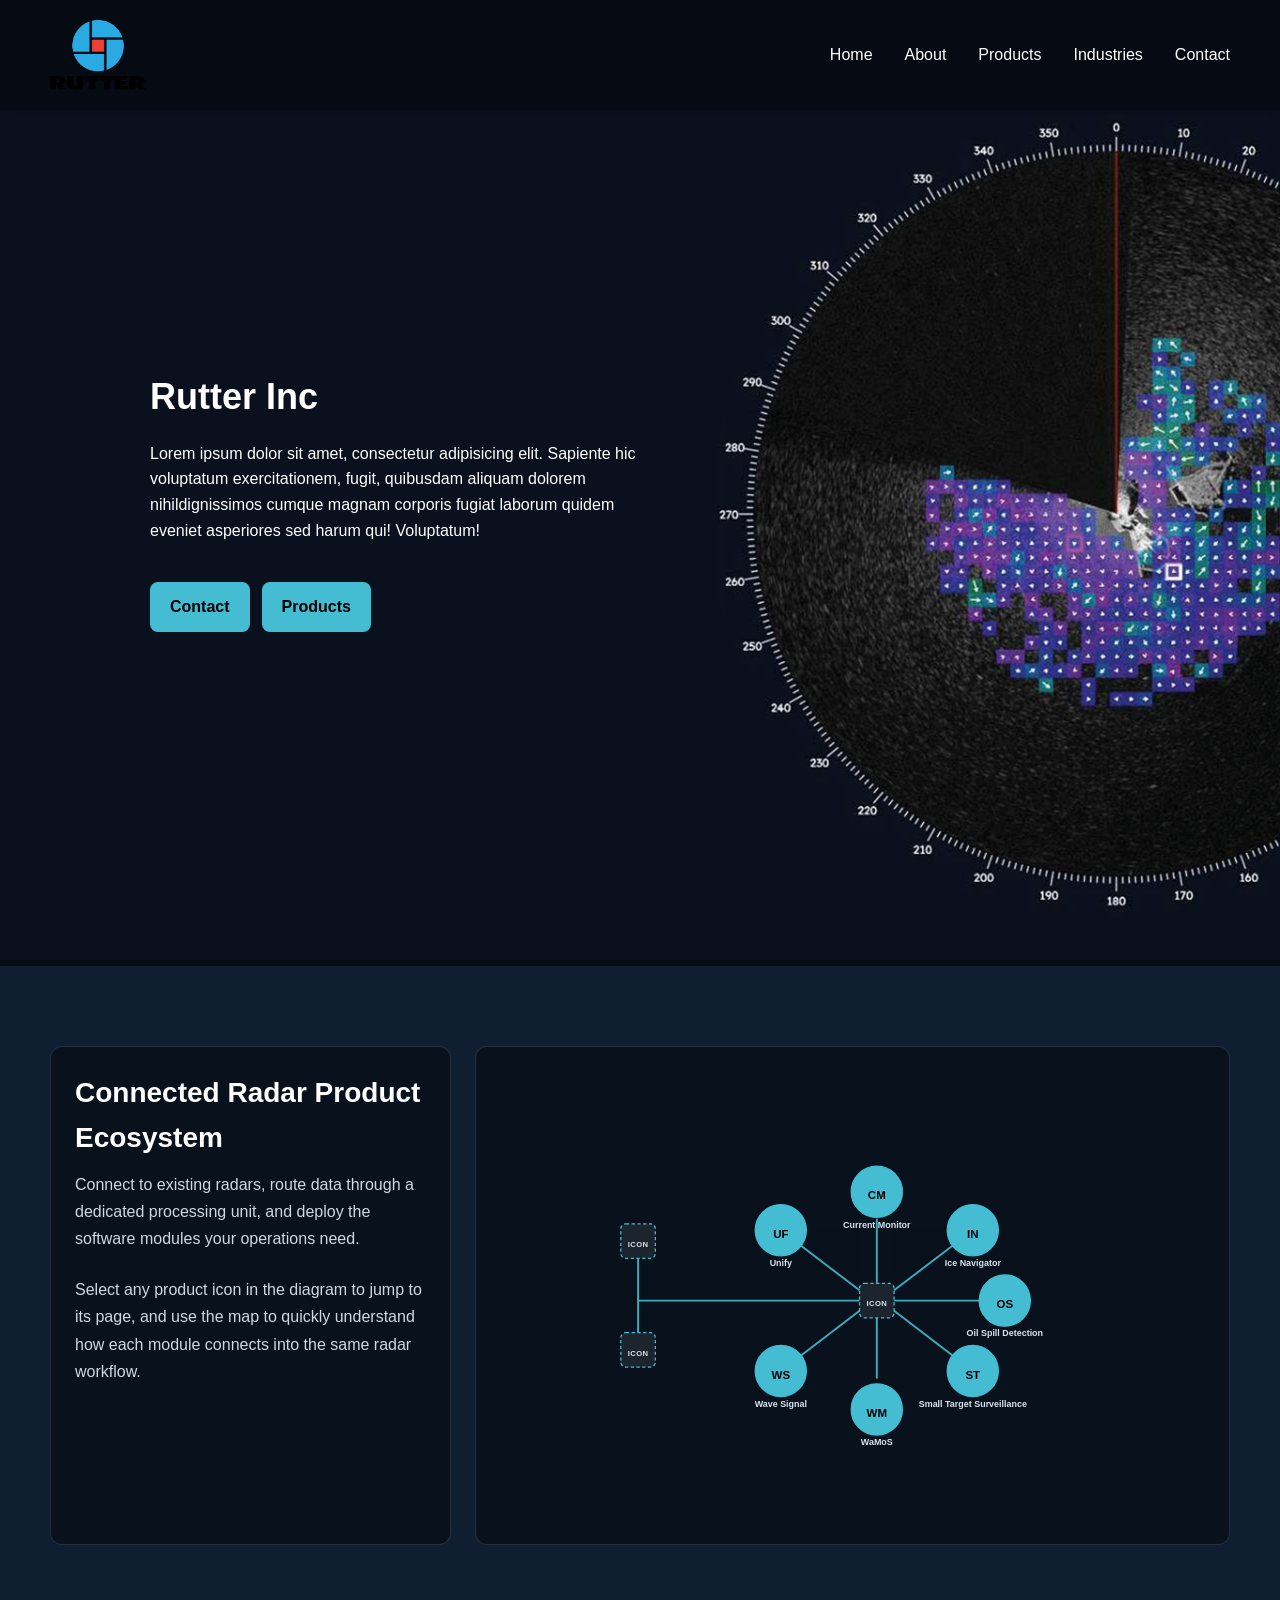
==== src/index.html @ 0786ab8b "goop" ====
<!DOCTYPE html>
<html lang="en">
<head>
    <meta charset="UTF-8">
    <meta name="viewport" content="width=device-width, initial-scale=1.0">
    <title>Website</title>
    <link rel="stylesheet" href="css/style.css">
</head>
<body>
    <!-- Navigation Bar -->
    <nav>
        <div class="logo">
  <img src="images/Rutter Logo LG Transparent.png" alt="Rutter Inc logo" class="logo-img">
</div>
        <ul>
            <li><a href="#home">Home</a></li>
            <li><a href="#about">About</a></li>
            <li><a href="#products">Products</a></li>
            <li><a href="#industries">Industries</a></li>
            <li><a href="#contact">Contact</a></li>
        </ul>
    </nav>

    <!-- Hero Section with Two Flexbox Containers -->
    <section class="hero">
        <div class="content-box">
            <h2>Rutter Inc</h2>
            <p>Lorem ipsum dolor sit amet, consectetur adipisicing elit. Sapiente hic voluptatum exercitationem, fugit, quibusdam aliquam
                dolorem nihildignissimos cumque magnam corporis fugiat laborum quidem eveniet asperiores sed harum qui! Voluptatum!</p>
            <div class="cta-buttons">
                <a href="#contact" class="cta-btn">Contact</a>
                <a href="#products" class="cta-btn">Products</a>
            </div>
        </div>
        <div class="content-box">
         
        </div>
    </section>

    <section id="products" class="system-section">
        <div class="system-section-inner">
            <div class="system-layout">
                <div class="system-copy-box">
                    <h2>Connected Radar Product Ecosystem</h2>
                    <p class="system-intro">Connect to existing radars, route data through a dedicated processing unit, and deploy the software modules your operations need.</p>
                    <p class="system-intro">Select any product icon in the diagram to jump to its page, and use the map to quickly understand how each module connects into the same radar workflow.</p>
                </div>

                <div class="system-map-wrap">
                <svg class="system-map" viewBox="0 0 1020 620" role="img" aria-label="Radar and vessel connected to processing unit with clickable product icons">
                    <defs>
                        <marker id="arrowhead" markerWidth="10" markerHeight="7" refX="9" refY="3.5" orient="auto">
                            <polygon points="0 0, 10 3.5, 0 7" fill="#44bcd1"></polygon>
                        </marker>
                    </defs>

                    <rect id="radar-icon-slot" x="70" y="120" width="54" height="54" rx="8" class="icon-placeholder"></rect>
                    <text x="97" y="153" class="icon-placeholder-text">ICON</text>

                    <rect id="vessel-icon-slot" x="70" y="290" width="54" height="54" rx="8" class="icon-placeholder"></rect>
                    <text x="97" y="323" class="icon-placeholder-text">ICON</text>

                    <!-- Radar to Vessel stack connector -->
                    <line x1="97" y1="174" x2="97" y2="290" class="map-line"></line>
                    <!-- Radar/Vessel stack to Processing connector -->
                    <line x1="97" y1="240" x2="443" y2="240" class="map-line" ></line>

                    <rect id="processing-icon-slot" x="443" y="213" width="54" height="54" rx="8" class="icon-placeholder"></rect>
                    <text x="470" y="246" class="icon-placeholder-text">ICON</text>

                    <!-- Processing to Current Monitor -->
                    <line x1="470" y1="213" x2="470" y2="112" class="map-line"></line>
                    <!-- Processing to Ice Navigator -->
                    <line x1="497" y1="224" x2="620" y2="130" class="map-line"></line>
                    <!-- Processing to Oil Spill Detection -->
                    <line x1="497" y1="240" x2="650" y2="240" class="map-line"></line>
                    <!-- Processing to Small Target Surveillance -->
                    <line x1="497" y1="256" x2="620" y2="350" class="map-line"></line>
                    <!-- Processing to WaMoS -->
                    <line x1="470" y1="267" x2="470" y2="362" class="map-line"></line>
                    <!-- Processing to Unify -->
                    <line x1="443" y1="224" x2="320" y2="130" class="map-line"></line>
                    <!-- Processing to Wave Signal -->
                    <line x1="443" y1="256" x2="320" y2="350" class="map-line"></line>

                    <a href="products/current-monitor.html" class="product-link">
                        <circle cx="470" cy="70" r="40" class="node product-node"></circle>
                        <text x="470" y="77" class="product-icon-glyph">CM</text>
                        <text x="470" y="126" class="product-icon-name">Current Monitor</text>
                    </a>

                    <a href="products/ice-navigator.html" class="product-link">
                        <circle cx="620" cy="130" r="40" class="node product-node"></circle>
                        <text x="620" y="137" class="product-icon-glyph">IN</text>
                        <text x="620" y="186" class="product-icon-name">Ice Navigator</text>
                    </a>

                    <a href="products/oil-spill-detection.html" class="product-link">
                        <circle cx="670" cy="240" r="40" class="node product-node"></circle>
                        <text x="670" y="247" class="product-icon-glyph">OS</text>
                        <text x="670" y="296" class="product-icon-name">Oil Spill Detection</text>
                    </a>

                    <a href="products/small-target-surveillance.html" class="product-link">
                        <circle cx="620" cy="350" r="40" class="node product-node"></circle>
                        <text x="620" y="357" class="product-icon-glyph">ST</text>
                        <text x="620" y="406" class="product-icon-name">Small Target Surveillance</text>
                    </a>

                    <a href="products/wamos.html" class="product-link">
                        <circle cx="470" cy="410" r="40" class="node product-node"></circle>
                        <text x="470" y="417" class="product-icon-glyph">WM</text>
                        <text x="470" y="466" class="product-icon-name">WaMoS</text>
                    </a>

                    <a href="products/wave-signal.html" class="product-link">
                        <circle cx="320" cy="350" r="40" class="node product-node"></circle>
                        <text x="320" y="357" class="product-icon-glyph">WS</text>
                        <text x="320" y="406" class="product-icon-name">Wave Signal</text>
                    </a>

                    <a href="products/unify.html" class="product-link">
                        <circle cx="320" cy="130" r="40" class="node product-node"></circle>
                        <text x="320" y="137" class="product-icon-glyph">UF</text>
                        <text x="320" y="186" class="product-icon-name">Unify</text>
                    </a>
                </svg>
            </div>
            </div>
        </div>
    </section>

    <script src="js/main.js"></script>
</body>
</html>
---- src/css/style.css ----
/* ==================== */
/* Reset & Normalization */
/* ==================== */
* {
    margin: 0;
    padding: 0;
    box-sizing: border-box;
}

/* ==================== */
/* Root & Variables */
/* ==================== */
:root {
    --primary-color: #007bff;
    --secondary-color: #6c757d;
    --text-color: #333;
    --light-bg: #f8f9fa;
    --border-color: #dee2e6;
    --border-radius: 8px;
    --shadow: 0 2px 8px rgba(0, 0, 0, 0.1);
}

/* ==================== */
/* Body & Page */
/* ==================== */
body {
    font-family: 'Segoe UI', Tahoma, Geneva, Verdana, sans-serif;
    background-color: #17283d;
    color: var(--text-color);
    line-height: 1.6;
}

/* ==================== */
/* Typography */
/* ==================== */
h1 {
    font-size: 36px;
    font-weight: 700;
    margin-bottom: 20px;
    color: var(--text-color);
}

h2 {
    font-size: 28px;
    font-weight: 700;
    margin-bottom: 15px;
    color: var(--text-color);
}

h3 {
    font-size: 22px;
    font-weight: 600;
    margin-bottom: 12px;
    color: var(--text-color);
}

h4 {
    font-size: 18px;
    font-weight: 600;
    margin-bottom: 10px;
    color: var(--text-color);
}

h5, h6 {
    font-size: 16px;
    font-weight: 600;
    margin-bottom: 8px;
    color: var(--text-color);
}

p {
    font-size: 16px;
    margin-bottom: 15px;
    line-height: 1.7;
}

/* ==================== */
/* Links */
/* ==================== */
a {
    color: var(--primary-color);
    text-decoration: none;
    transition: color 0.3s ease;
}

a:hover {
    color: #0056b3;
    text-decoration: underline;
}

/* ==================== */
/* Lists */
/* ==================== */
ul, ol {
    margin-left: 20px;
    margin-bottom: 15px;
}

li {
    margin-bottom: 8px;
}

/* ==================== */
/* Buttons */
/* ==================== */
button, .btn {
    padding: 10px 20px;
    border: none;
    border-radius: var(--border-radius);
    font-size: 16px;
    font-weight: 600;
    cursor: pointer;
    transition: all 0.3s ease;
    background-color: var(--primary-color);
    color: white;
}

button:hover, .btn:hover {
    background-color: #0056b3;
    box-shadow: var(--shadow);
}

/* ==================== */
/* Form Elements */
/* ==================== */
input, textarea, select {
    padding: 10px 12px;
    border: 1px solid var(--border-color);
    border-radius: var(--border-radius);
    font-size: 16px;
    font-family: inherit;
}

input:focus, textarea:focus, select:focus {
    outline: none;
    border-color: var(--primary-color);
    box-shadow: 0 0 0 3px rgba(0, 123, 255, 0.1);
}

/* ==================== */
/* Containers */
/* ==================== */
.container {
    max-width: 1200px;
    margin: 0 auto;
    padding: 0 20px;
}

.section {
    padding: 60px 0;
}

.section-light {
    background-color: var(--light-bg);
}

/* ==================== */
/* Navigation */
/* ==================== */
nav {
    display: flex;
    justify-content: space-between;
    align-items: center;
    position: absolute;
    top: 0;
    left: 0;
    width: 100%;
    z-index: 10;
    padding: 20px 50px;
    background-color: rgba(0, 0, 0, 0.4);
    box-shadow: var(--shadow);
}

nav .logo {
    font-size: 24px;
    font-weight: 700;
    color: #ffffff;
}

nav .logo-img {
    height: 70px;
    width: auto;
    display: block;
}

nav ul {
    display: flex;
    align-items: center;
    gap: 32px;
    list-style: none;
    margin: 0;
    padding: 0;
}

nav li {
    margin: 0;
}

nav a {
    color: #ffffff;
    text-decoration: none;
    font-weight: 500;
}

nav a:hover {
    color: #e6e6e6;
    text-decoration: none;
}

/* ==================== */
/* Hero Section */
/* ==================== */
.hero {
    background-image: url('../images/HeroBackground.png');
    background-size: cover;
    background-position: center;
    padding: 140px 50px 100px;
    min-height: 960px;
    display: flex;
    gap: 40px;
}

.content-box {
    flex: 1;
    display: flex;
    flex-direction: column;
    justify-content: center;
    align-items: flex-start;
    color: #ffffff;
}

.hero .content-box:first-child {
    padding-left: 100px;
}

.content-box h2 {
    font-size: 36px;
    margin-bottom: 15px;
    color: #ffffff;
}

.content-box p {
    font-size: 16px;
    line-height: 1.6;
}

.cta-buttons {
    display: flex;
    gap: 12px;
    margin-top: 24px;
}

.cta-btn {
    display: inline-block;
    padding: 12px 20px;
    background-color: #44bcd1;
    color: #000000;
    text-decoration: none;
    font-weight: 700;
    border-radius: 8px;
}

.cta-btn:hover {
    background-color: #00ffff;
    color: #000000;
    text-decoration: none;
}

/* ==================== */
/* System Diagram Section */
/* ==================== */
.system-section {
    padding: 80px 50px;
    background-color: #0f1e30;
    background-image: url('../images/boat.gif');
    background-size: cover;
    background-position: center;
    background-repeat: no-repeat;
    border-top: 6px solid rgba(0, 0, 0, 0.6);
    color: #ffffff;
}

.system-section-inner {
    max-width: 1280px;
    margin: 0 auto;
}

.system-layout {
    display: flex;
    align-items: stretch;
    gap: 24px;
}

.system-copy-box {
    flex: 0 0 34%;
    border: 1px solid rgba(255, 255, 255, 0.12);
    border-radius: 12px;
    background-color: rgba(0, 0, 0, 0.4);
    padding: 24px;
}

.system-section h2 {
    color: #ffffff;
    margin-bottom: 10px;
}

.system-intro {
    max-width: 840px;
    margin-bottom: 24px;
    color: #cfd8e3;
}

.system-map-wrap {
    flex: 1;
    overflow: hidden;
    display: flex;
    justify-content: center;
    align-items: center;
    border: 1px solid rgba(255, 255, 255, 0.12);
    border-radius: 12px;
    background-color: rgba(0, 0, 0, 0.4);
    padding-left: 100px;
    padding-top: 100px;
}

.system-map {
    width: min(100%, 900px);
    min-width: 0;
    height: auto;
    display: block;
    margin: 0 auto;
}

.map-line {
    stroke: #44bcd1;
    stroke-width: 3;
    opacity: 0.9;
}

.node {
    stroke-width: 2;
}

.core-node {
    fill: #14273e;
    stroke: #44bcd1;
}

.process-node {
    fill: #1a3250;
    stroke: #44bcd1;
}

.product-node {
    fill: #44bcd1;
    stroke: #44bcd1;
    transition: transform 0.2s ease, opacity 0.2s ease, filter 0.2s ease;
    transform-origin: center;
}

.product-link:hover .product-node,
.product-link:focus .product-node {
    opacity: 0.9;
    transform: scale(1.04);
    filter: brightness(1.08);
}

.node-label {
    fill: #ffffff;
    font-size: 26px;
    font-weight: 700;
    text-anchor: middle;
}

.node-sub {
    fill: #d9e3ee;
    font-size: 15px;
    text-anchor: middle;
}

.icon-placeholder {
    fill: rgba(255, 255, 255, 0.08);
    stroke: #44bcd1;
    stroke-width: 2;
    stroke-dasharray: 5 4;
}

.icon-placeholder-text {
    fill: #d9e3ee;
    font-size: 12px;
    font-weight: 700;
    text-anchor: middle;
    dominant-baseline: middle;
    letter-spacing: 0.5px;
}

.product-icon-glyph {
    fill: #000000;
    font-size: 18px;
    font-weight: 700;
    text-anchor: middle;
    dominant-baseline: middle;
}

.product-icon-name {
    fill: #d9e3ee;
    font-size: 14px;
    font-weight: 600;
    text-anchor: middle;
}

/* ==================== */
/* Utility Classes */
/* ==================== */
.text-center {
    text-align: center;
}

.text-left {
    text-align: left;
}

.text-right {
    text-align: right;
}

.mt-1 { margin-top: 10px; }
.mt-2 { margin-top: 20px; }
.mt-3 { margin-top: 30px; }

.mb-1 { margin-bottom: 10px; }
.mb-2 { margin-bottom: 20px; }
.mb-3 { margin-bottom: 30px; }

.p-1 { padding: 10px; }
.p-2 { padding: 20px; }
.p-3 { padding: 30px; }

.shadow {
    box-shadow: var(--shadow);
}

.rounded {
    border-radius: var(--border-radius);
}

/* ==================== */
/* Responsive */
/* ==================== */
@media (max-width: 768px) {
    h1 { font-size: 28px; }
    h2 { font-size: 22px; }
    h3 { font-size: 18px; }

    body {
        font-size: 14px;
    }

    nav {
        padding: 16px 20px;
        flex-direction: column;
        align-items: flex-start;
        gap: 12px;
    }

    nav ul {
        gap: 16px;
        flex-wrap: wrap;
    }

    .hero {
        padding: 60px 20px;
        min-height: 420px;
        flex-direction: column;
    }

    .system-section {
        padding: 60px 20px;
    }

    .system-layout {
        flex-direction: column;
    }

    .system-copy-box {
        flex: 1 1 auto;
    }

    .system-map {
        width: 100%;
        min-width: 0;
    }

   

    .cta-buttons {
        flex-wrap: wrap;
    }
}
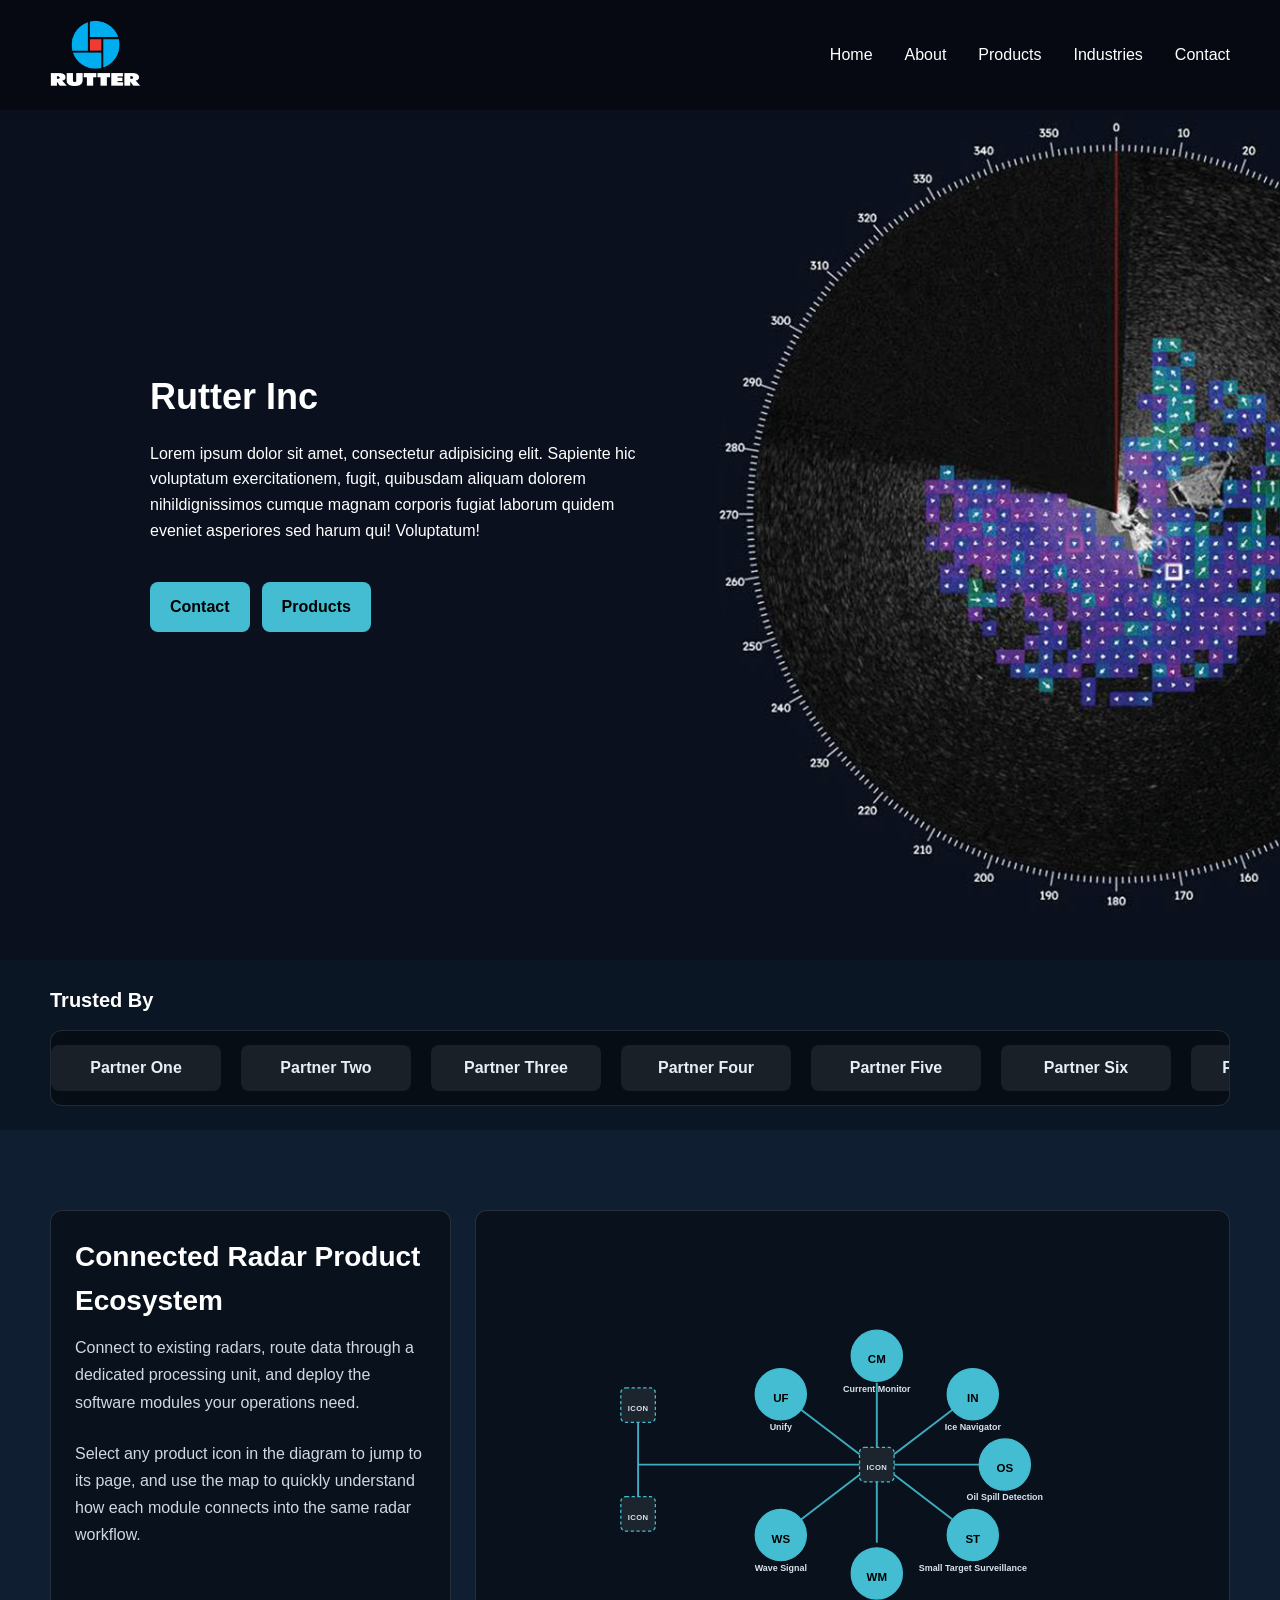
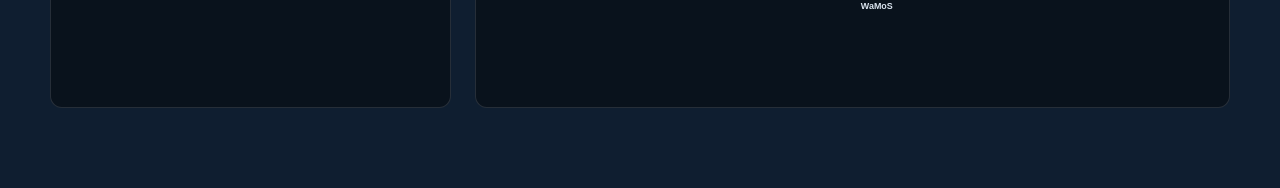
==== commit 253b1c96: "goop" ====
--- a/src/index.html
+++ b/src/index.html
@@ -6,12 +6,12 @@
     <title>Website</title>
     <link rel="stylesheet" href="css/style.css">
 </head>
-<body>
+<body id="top">
     <!-- Navigation Bar -->
     <nav>
-        <div class="logo">
-  <img src="images/Rutter Logo LG Transparent.png" alt="Rutter Inc logo" class="logo-img">
-</div>
+        <a href="#top" class="logo">
+            <img src="images/Rutter-Logo-(White-Text)-PNG.png" alt="Rutter Inc logo" class="logo-img">
+        </a>
         <ul>
             <li><a href="#home">Home</a></li>
             <li><a href="#about">About</a></li>
@@ -34,6 +34,31 @@
         </div>
         <div class="content-box">
          
+        </div>
+    </section>
+
+    <section class="trusted-by" aria-label="Trusted by partners">
+        <div class="trusted-by-inner">
+            <h3>Trusted By</h3>
+            <div class="trusted-marquee" role="presentation">
+                <div class="trusted-track">
+                    <span class="trusted-item">Partner One</span>
+                    <span class="trusted-item">Partner Two</span>
+                    <span class="trusted-item">Partner Three</span>
+                    <span class="trusted-item">Partner Four</span>
+                    <span class="trusted-item">Partner Five</span>
+                    <span class="trusted-item">Partner Six</span>
+                    <span class="trusted-item">Partner Seven</span>
+
+                    <span class="trusted-item">Partner One</span>
+                    <span class="trusted-item">Partner Two</span>
+                    <span class="trusted-item">Partner Three</span>
+                    <span class="trusted-item">Partner Four</span>
+                    <span class="trusted-item">Partner Five</span>
+                    <span class="trusted-item">Partner Six</span>
+                    <span class="trusted-item">Partner Seven</span>
+                </div>
+            </div>
         </div>
     </section>
 
--- a/src/css/style.css
+++ b/src/css/style.css
@@ -161,11 +161,11 @@
     display: flex;
     justify-content: space-between;
     align-items: center;
-    position: absolute;
+    position: fixed;
     top: 0;
     left: 0;
     width: 100%;
-    z-index: 10;
+    z-index: 1000;
     padding: 20px 50px;
     background-color: rgba(0, 0, 0, 0.4);
     box-shadow: var(--shadow);
@@ -264,6 +264,61 @@
     background-color: #00ffff;
     color: #000000;
     text-decoration: none;
+}
+
+/* ==================== */
+/* Trusted By */
+/* ==================== */
+.trusted-by {
+    background-color: #0b1624;
+    padding: 24px 50px;
+}
+
+.trusted-by-inner {
+    max-width: 1280px;
+    margin: 0 auto;
+}
+
+.trusted-by h3 {
+    color: #ffffff;
+    font-size: 20px;
+    margin-bottom: 14px;
+}
+
+.trusted-marquee {
+    overflow: hidden;
+    border: 1px solid rgba(255, 255, 255, 0.12);
+    border-radius: 12px;
+    background-color: rgba(0, 0, 0, 0.4);
+    padding: 14px 0;
+}
+
+.trusted-track {
+    display: flex;
+    width: max-content;
+    gap: 20px;
+    animation: trusted-scroll 28s linear infinite;
+}
+
+.trusted-item {
+    display: inline-flex;
+    align-items: center;
+    justify-content: center;
+    min-width: 170px;
+    padding: 10px 16px;
+    border-radius: 8px;
+    background-color: rgba(255, 255, 255, 0.08);
+    color: #e6eef6;
+    font-weight: 600;
+}
+
+@keyframes trusted-scroll {
+    from {
+        transform: translateX(0);
+    }
+    to {
+        transform: translateX(-50%);
+    }
 }
 
 /* ==================== */
@@ -276,7 +331,6 @@
     background-size: cover;
     background-position: center;
     background-repeat: no-repeat;
-    border-top: 6px solid rgba(0, 0, 0, 0.6);
     color: #ffffff;
 }
 
@@ -478,6 +532,10 @@
         padding: 60px 20px;
     }
 
+    .trusted-by {
+        padding: 20px;
+    }
+
     .system-layout {
         flex-direction: column;
     }
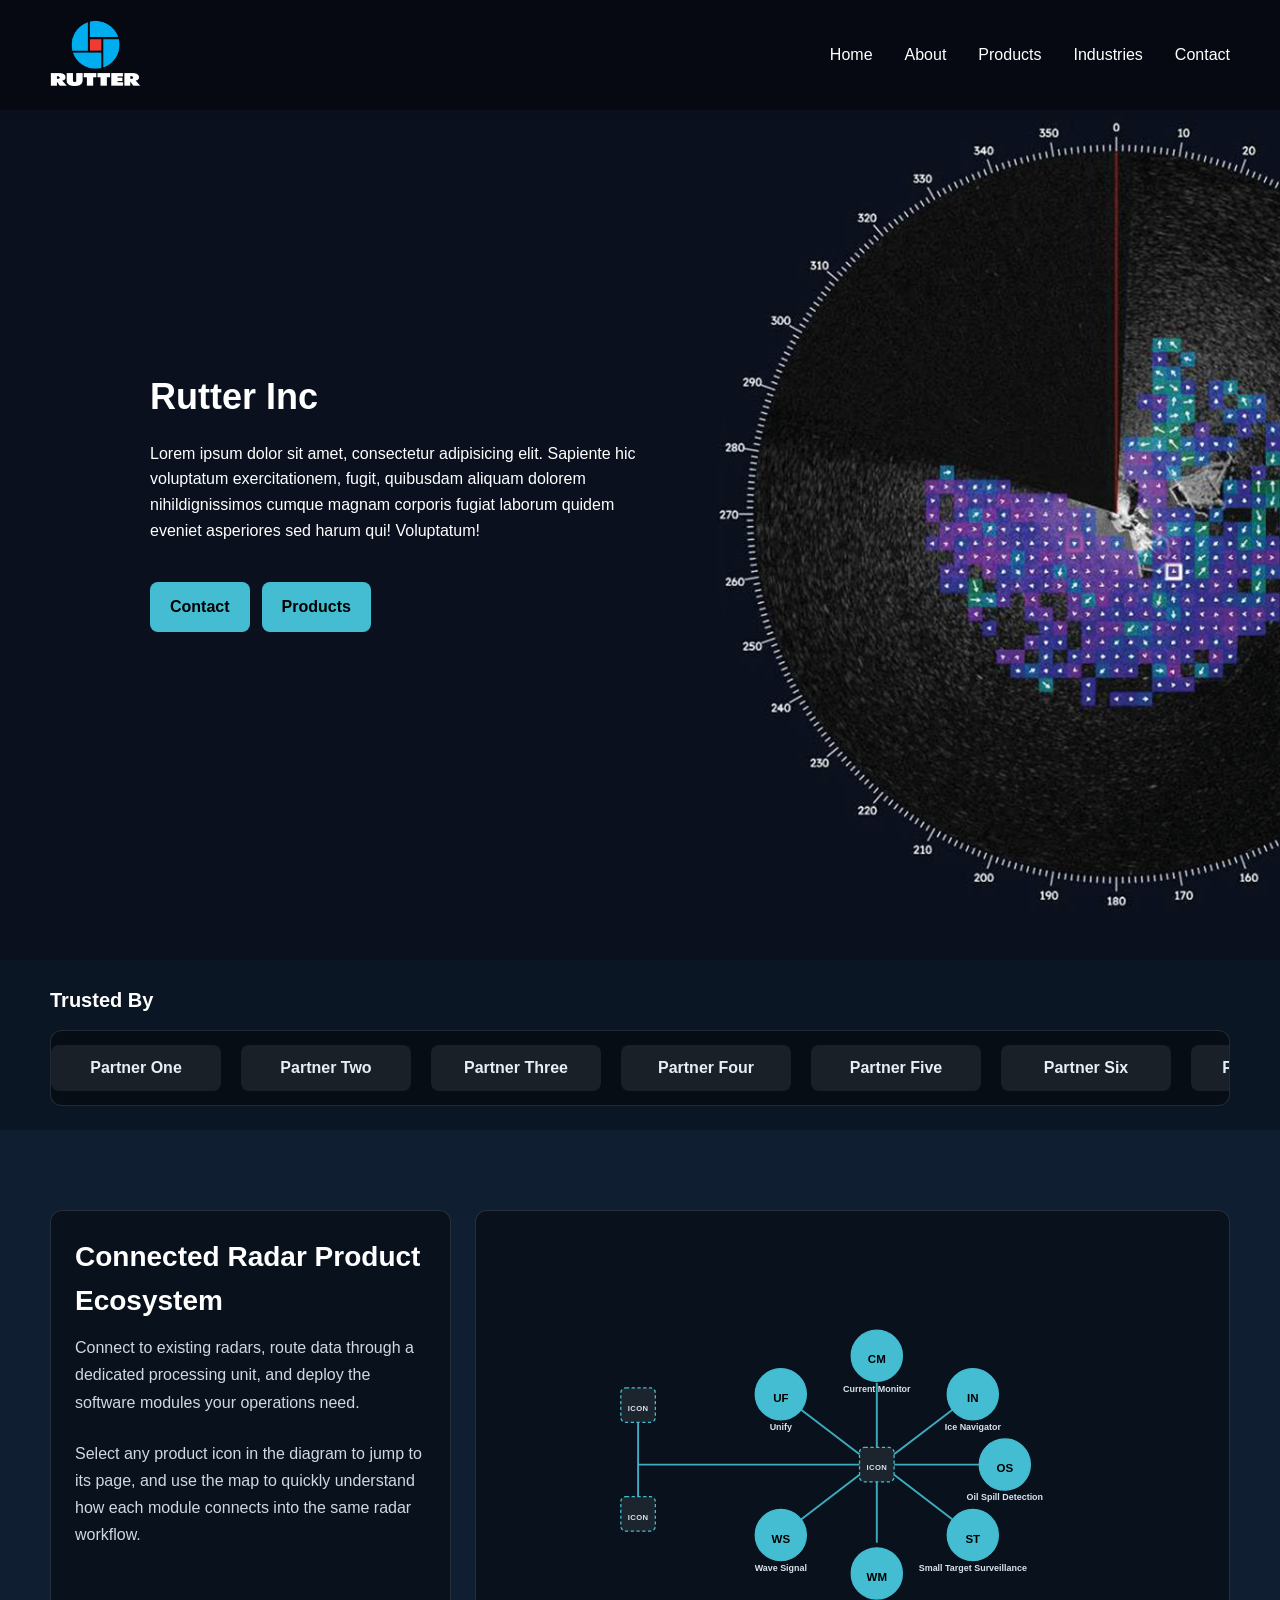
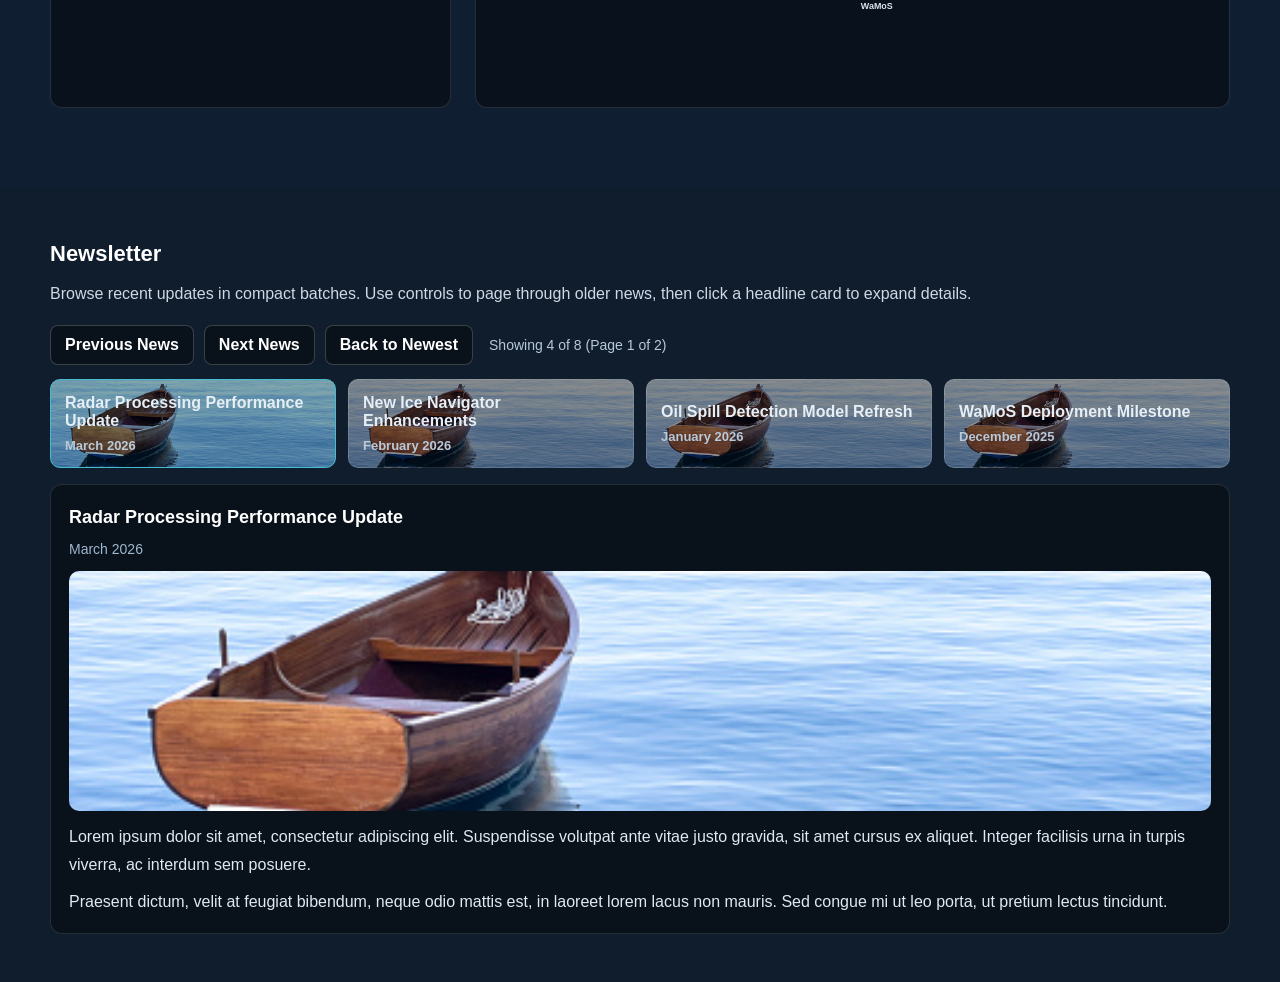
==== commit 966be9bf: "goop" ====
--- a/src/index.html
+++ b/src/index.html
@@ -155,6 +155,74 @@
         </div>
     </section>
 
+    <section id="newsletter" class="newsletter-section" aria-label="Newsletter updates">
+        <div class="newsletter-inner">
+            <h3>Newsletter</h3>
+            <p class="newsletter-intro">Browse recent updates in compact batches. Use controls to page through older news, then click a headline card to expand details.</p>
+
+            <div class="newsletter-controls">
+                <button type="button" class="news-nav" data-news-dir="prev" aria-label="Previous news">Previous News</button>
+                <button type="button" class="news-nav" data-news-dir="next" aria-label="Next news">Next News</button>
+                <button type="button" class="news-nav" data-news-dir="newest" aria-label="Back to newest">Back to Newest</button>
+                <span class="news-page-indicator" aria-live="polite"></span>
+            </div>
+
+            <div class="newsletter-carousel" role="tablist" aria-label="Newsletter headlines">
+                <button type="button" class="news-card is-active" role="tab" aria-selected="true" data-news-title="Radar Processing Performance Update" data-news-meta="March 2026" data-news-image="images/NewPlaceholder.jpg" data-news-body="Lorem ipsum dolor sit amet, consectetur adipiscing elit. Suspendisse volutpat ante vitae justo gravida, sit amet cursus ex aliquet. Integer facilisis urna in turpis viverra, ac interdum sem posuere.||Praesent dictum, velit at feugiat bibendum, neque odio mattis est, in laoreet lorem lacus non mauris. Sed congue mi ut leo porta, ut pretium lectus tincidunt.">
+                    <span class="news-card-title">Radar Processing Performance Update</span>
+                    <span class="news-card-meta">March 2026</span>
+                </button>
+
+                <button type="button" class="news-card" role="tab" aria-selected="false" data-news-title="New Ice Navigator Enhancements" data-news-meta="February 2026" data-news-image="images/NewPlaceholder.jpg" data-news-body="Ice Navigator now includes improved route confidence indicators and updated hazard overlays for bridge teams operating in mixed ice conditions.">
+                    <span class="news-card-title">New Ice Navigator Enhancements</span>
+                    <span class="news-card-meta">February 2026</span>
+                </button>
+
+                <button type="button" class="news-card" role="tab" aria-selected="false" data-news-title="Oil Spill Detection Model Refresh" data-news-meta="January 2026" data-news-image="images/NewPlaceholder.jpg" data-news-body="Our latest model refresh improves anomaly discrimination and reduces false positives by incorporating additional sea-state context signals.">
+                    <span class="news-card-title">Oil Spill Detection Model Refresh</span>
+                    <span class="news-card-meta">January 2026</span>
+                </button>
+
+                <button type="button" class="news-card" role="tab" aria-selected="false" data-news-title="WaMoS Deployment Milestone" data-news-meta="December 2025" data-news-image="images/NewPlaceholder.jpg" data-news-body="WaMoS reached a new deployment milestone across offshore operations, delivering broader wave intelligence coverage and simplified rollout workflows.">
+                    <span class="news-card-title">WaMoS Deployment Milestone</span>
+                    <span class="news-card-meta">December 2025</span>
+                </button>
+
+                <button type="button" class="news-card" role="tab" aria-selected="false" data-news-title="Wave Signal Stability Update" data-news-meta="November 2025" data-news-image="images/NewPlaceholder.jpg" data-news-body="Wave Signal processing now includes improved filtering in variable sea states, delivering cleaner wave trend outputs for operations planning.">
+                    <span class="news-card-title">Wave Signal Stability Update</span>
+                    <span class="news-card-meta">November 2025</span>
+                </button>
+
+                <button type="button" class="news-card" role="tab" aria-selected="false" data-news-title="Unify Interface Improvements" data-news-meta="October 2025" data-news-image="images/NewPlaceholder.jpg" data-news-body="Unify received interface and workflow improvements focused on faster cross-product navigation and streamlined operational context switching.">
+                    <span class="news-card-title">Unify Interface Improvements</span>
+                    <span class="news-card-meta">October 2025</span>
+                </button>
+
+                <button type="button" class="news-card" role="tab" aria-selected="false" data-news-title="Small Target Surveillance Expansion" data-news-meta="September 2025" data-news-image="images/NewPlaceholder.jpg" data-news-body="Small Target Surveillance has expanded detection profile support to better classify low-signature contacts in congested maritime zones.">
+                    <span class="news-card-title">Small Target Surveillance Expansion</span>
+                    <span class="news-card-meta">September 2025</span>
+                </button>
+
+                <button type="button" class="news-card" role="tab" aria-selected="false" data-news-title="Current Monitor Data Export Upgrade" data-news-meta="August 2025" data-news-image="images/NewPlaceholder.jpg" data-news-body="Current Monitor now supports richer data export presets for faster reporting and easier integration into external analytics pipelines.">
+                    <span class="news-card-title">Current Monitor Data Export Upgrade</span>
+                    <span class="news-card-meta">August 2025</span>
+                </button>
+            </div>
+
+            <article class="newsletter-expanded" aria-live="polite">
+                <h4 class="news-expanded-title">Radar Processing Performance Update</h4>
+                <p class="news-expanded-meta">March 2026</p>
+                <div class="news-expanded-media">
+                    <img src="images/NewPlaceholder.jpg" alt="Radar Processing Performance Update image" class="news-expanded-image">
+                </div>
+                <div class="news-expanded-body">
+                    <p>Lorem ipsum dolor sit amet, consectetur adipiscing elit. Suspendisse volutpat ante vitae justo gravida, sit amet cursus ex aliquet. Integer facilisis urna in turpis viverra, ac interdum sem posuere.</p>
+                    <p>Praesent dictum, velit at feugiat bibendum, neque odio mattis est, in laoreet lorem lacus non mauris. Sed congue mi ut leo porta, ut pretium lectus tincidunt.</p>
+                </div>
+            </article>
+        </div>
+    </section>
+
     <script src="js/main.js"></script>
 </body>
 </html>
--- a/src/css/style.css
+++ b/src/css/style.css
@@ -322,6 +322,141 @@
 }
 
 /* ==================== */
+/* Newsletter */
+/* ==================== */
+.newsletter-section {
+    background-color: #0f1d2d;
+    padding: 48px 50px;
+}
+
+.newsletter-inner {
+    max-width: 1280px;
+    margin: 0 auto;
+}
+
+.newsletter-section h3 {
+    color: #ffffff;
+    margin-bottom: 8px;
+}
+
+.newsletter-intro {
+    color: #cfd8e3;
+    margin-bottom: 18px;
+}
+
+.newsletter-controls {
+    display: flex;
+    align-items: center;
+    flex-wrap: wrap;
+    gap: 10px;
+    margin-bottom: 14px;
+}
+
+.news-nav {
+    padding: 10px 14px;
+    border: 1px solid rgba(255, 255, 255, 0.2);
+    border-radius: 8px;
+    background-color: rgba(0, 0, 0, 0.4);
+    color: #ffffff;
+    cursor: pointer;
+    font-weight: 600;
+}
+
+.news-page-indicator {
+    color: #b8c9da;
+    font-size: 14px;
+    margin-left: 6px;
+}
+
+.newsletter-carousel {
+    display: grid;
+    grid-template-columns: repeat(4, minmax(0, 1fr));
+    gap: 12px;
+    margin-bottom: 16px;
+}
+
+.news-card {
+    width: 100%;
+    text-align: left;
+    border: 1px solid rgba(255, 255, 255, 0.12);
+    border-radius: 10px;
+    background-color: rgba(0, 0, 0, 0.45);
+    background-image: url('../images/NewPlaceholder.jpg');
+    background-size: cover;
+    background-position: center;
+    background-blend-mode: multiply;
+    color: #e6eef6;
+    padding: 14px;
+    cursor: pointer;
+}
+
+.news-card.is-hidden {
+    display: none;
+}
+
+.news-card.is-active {
+    border-color: #44bcd1;
+    background-color: rgba(30, 95, 106, 0.55);
+}
+
+.news-card-title {
+    display: block;
+    font-weight: 700;
+    margin-bottom: 8px;
+}
+
+.news-card-meta {
+    display: block;
+    font-size: 13px;
+    color: #b8c9da;
+}
+
+.newsletter-expanded {
+    border: 1px solid rgba(255, 255, 255, 0.12);
+    border-radius: 12px;
+    background-color: rgba(0, 0, 0, 0.4);
+    padding: 18px;
+}
+
+.news-expanded-media {
+    width: 100%;
+    border-radius: 10px;
+    overflow: hidden;
+    margin-bottom: 12px;
+}
+
+.news-expanded-image {
+    width: 100%;
+    max-height: 240px;
+    object-fit: cover;
+    display: block;
+}
+
+.news-expanded-title {
+    color: #ffffff;
+    margin-bottom: 6px;
+}
+
+.news-expanded-meta {
+    color: #9fb7cd;
+    font-size: 14px;
+    margin-bottom: 10px;
+}
+
+.news-expanded-body {
+    color: #e0e9f3;
+    margin: 0;
+}
+
+.news-expanded-body p {
+    margin: 0 0 10px;
+}
+
+.news-expanded-body p:last-child {
+    margin-bottom: 0;
+}
+
+/* ==================== */
 /* System Diagram Section */
 /* ==================== */
 .system-section {
@@ -536,6 +671,18 @@
         padding: 20px;
     }
 
+    .newsletter-section {
+        padding: 32px 20px;
+    }
+
+    .news-card {
+        min-height: 120px;
+    }
+
+    .newsletter-carousel {
+        grid-template-columns: repeat(2, minmax(0, 1fr));
+    }
+
     .system-layout {
         flex-direction: column;
     }
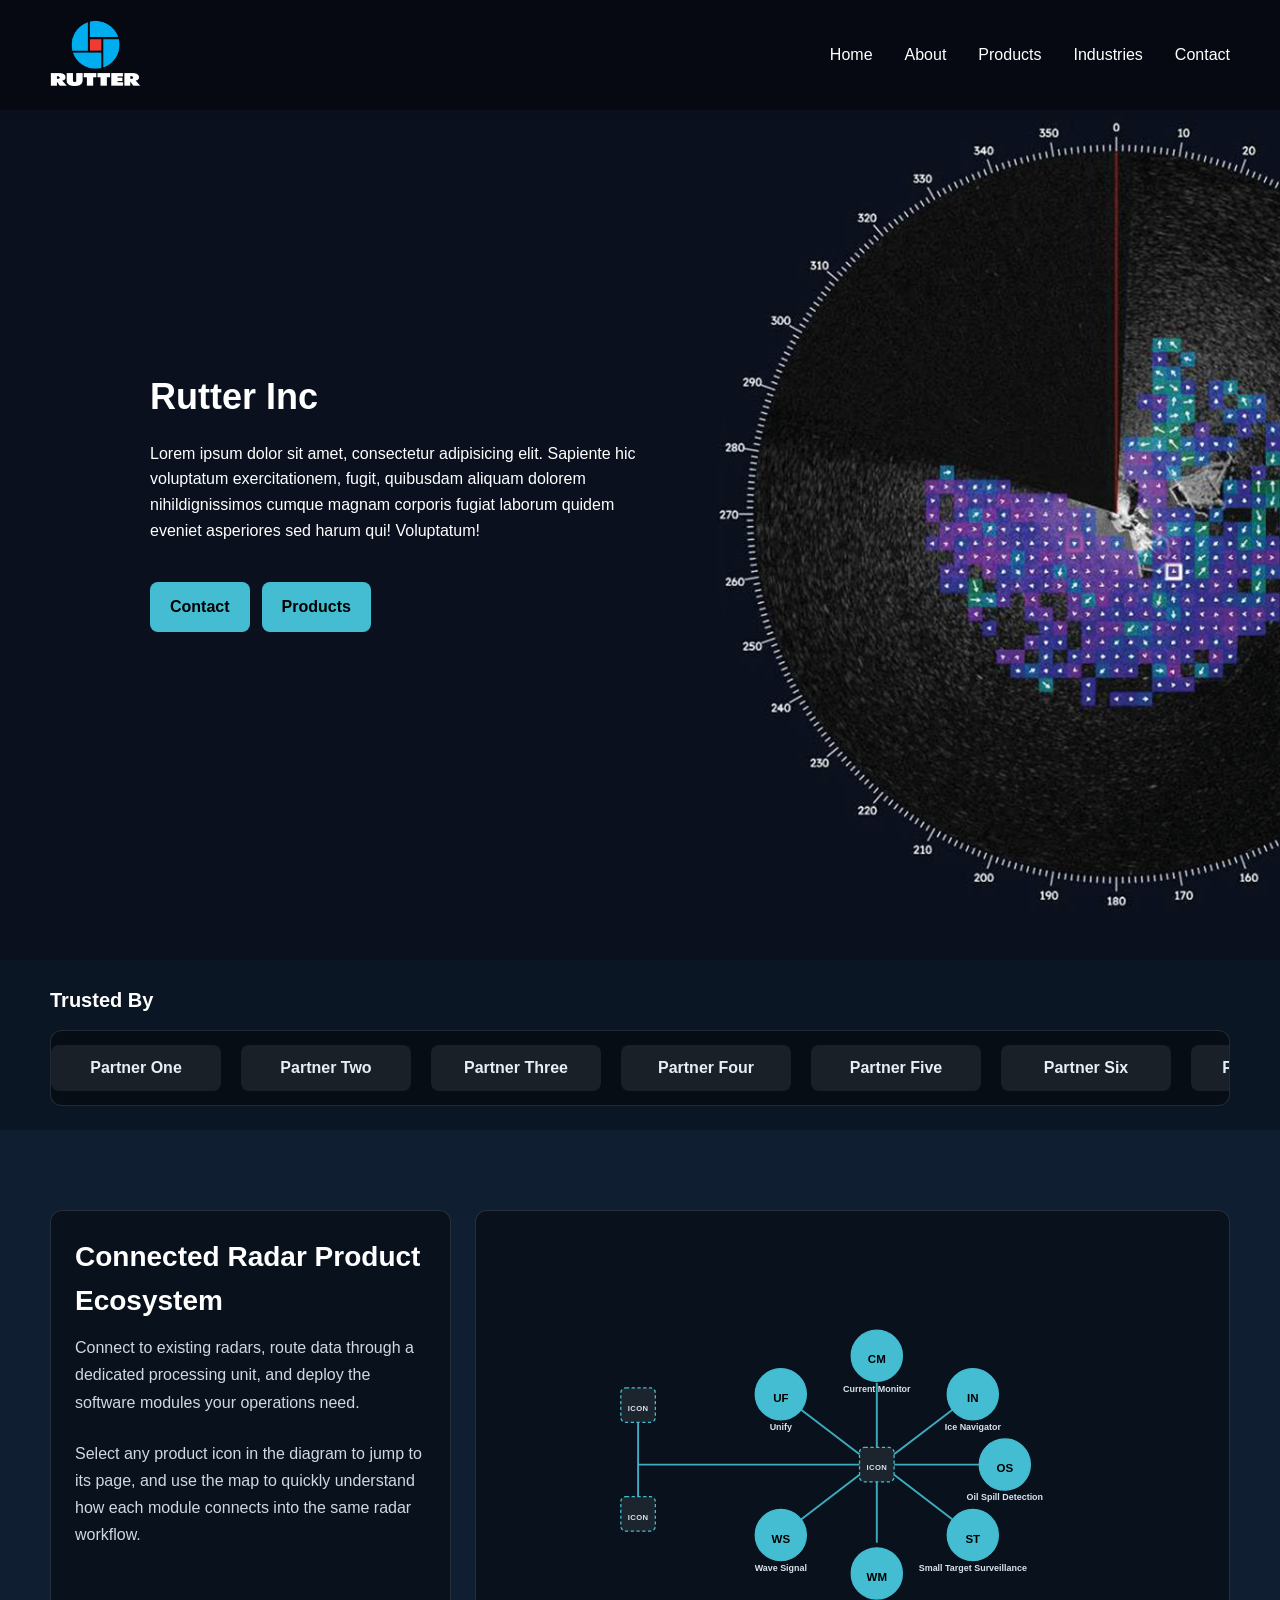
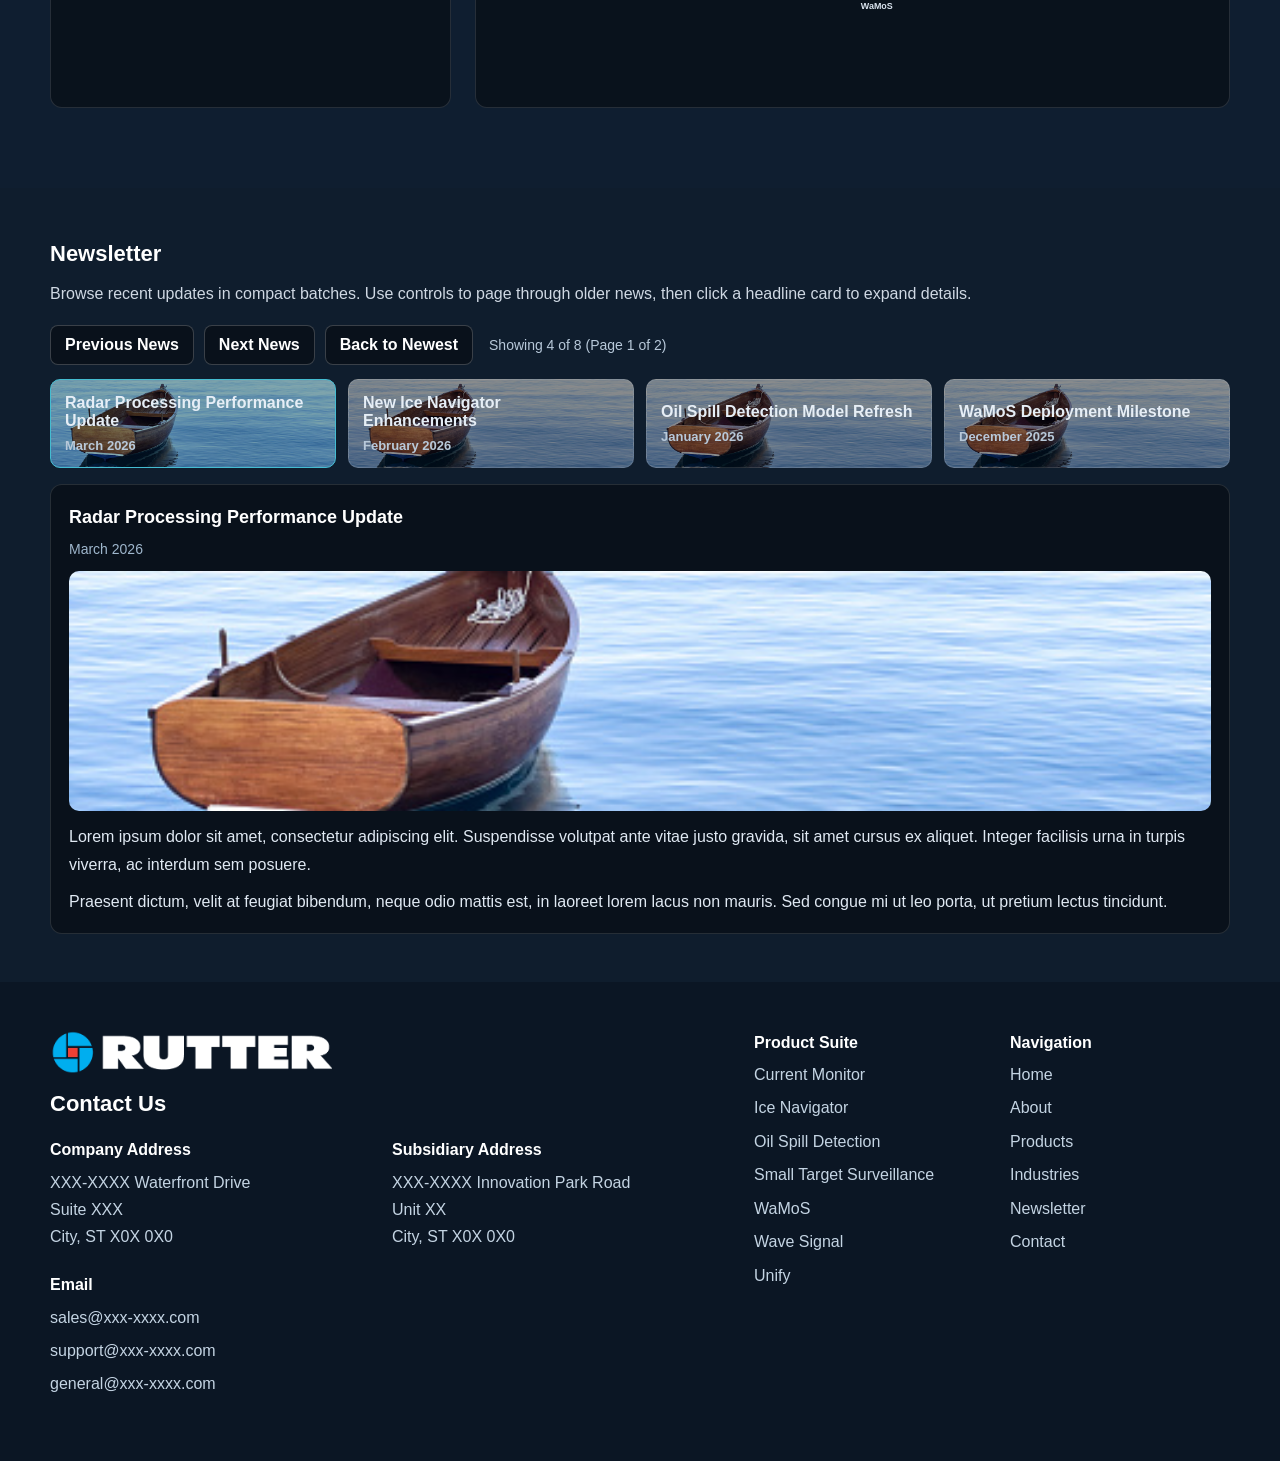
==== commit b93dec5f: "goop" ====
--- a/src/index.html
+++ b/src/index.html
@@ -8,7 +8,7 @@
 </head>
 <body id="top">
     <!-- Navigation Bar -->
-    <nav>
+    <nav class="main-nav">
         <a href="#top" class="logo">
             <img src="images/Rutter-Logo-(White-Text)-PNG.png" alt="Rutter Inc logo" class="logo-img">
         </a>
@@ -223,6 +223,61 @@
         </div>
     </section>
 
+    <footer id="contact" class="site-footer" aria-label="Contact and navigation">
+        <div class="site-footer-inner">
+            <div class="footer-contact">
+                <img src="images/Rutter-Horizontal-Logo-(White-Text)-PNG.png" alt="Rutter horizontal logo" class="footer-brand-logo">
+                <h3>Contact Us</h3>
+
+                <div class="footer-addresses">
+                    <div class="footer-block footer-address">
+                        <h4>Company Address</h4>
+                        <p>XXX-XXXX Waterfront Drive<br>Suite XXX<br>City, ST X0X 0X0</p>
+                    </div>
+
+                    <div class="footer-block footer-address">
+                        <h4>Subsidiary Address</h4>
+                        <p>XXX-XXXX Innovation Park Road<br>Unit XX<br>City, ST X0X 0X0</p>
+                    </div>
+                </div>
+
+                <div class="footer-block">
+                    <h4>Email</h4>
+                    <p><a href="mailto:sales@xxx-xxxx.com">sales@xxx-xxxx.com</a></p>
+                    <p><a href="mailto:support@xxx-xxxx.com">support@xxx-xxxx.com</a></p>
+                    <p><a href="mailto:general@xxx-xxxx.com">general@xxx-xxxx.com</a></p>
+                </div>
+            </div>
+
+            <div class="footer-nav-wrap">
+                <nav class="footer-nav-column" aria-label="Product suite links">
+                    <h4>Product Suite</h4>
+                    <ul>
+                        <li><a href="products/current-monitor.html">Current Monitor</a></li>
+                        <li><a href="products/ice-navigator.html">Ice Navigator</a></li>
+                        <li><a href="products/oil-spill-detection.html">Oil Spill Detection</a></li>
+                        <li><a href="products/small-target-surveillance.html">Small Target Surveillance</a></li>
+                        <li><a href="products/wamos.html">WaMoS</a></li>
+                        <li><a href="products/wave-signal.html">Wave Signal</a></li>
+                        <li><a href="products/unify.html">Unify</a></li>
+                    </ul>
+                </nav>
+
+                <nav class="footer-nav-column" aria-label="Site navigation links">
+                    <h4>Navigation</h4>
+                    <ul>
+                        <li><a href="#top">Home</a></li>
+                        <li><a href="#about">About</a></li>
+                        <li><a href="#products">Products</a></li>
+                        <li><a href="#industries">Industries</a></li>
+                        <li><a href="#newsletter">Newsletter</a></li>
+                        <li><a href="#contact">Contact</a></li>
+                    </ul>
+                </nav>
+            </div>
+        </div>
+    </footer>
+
     <script src="js/main.js"></script>
 </body>
 </html>
--- a/src/css/style.css
+++ b/src/css/style.css
@@ -157,7 +157,7 @@
 /* ==================== */
 /* Navigation */
 /* ==================== */
-nav {
+.main-nav {
     display: flex;
     justify-content: space-between;
     align-items: center;
@@ -171,19 +171,19 @@
     box-shadow: var(--shadow);
 }
 
-nav .logo {
+.main-nav .logo {
     font-size: 24px;
     font-weight: 700;
     color: #ffffff;
 }
 
-nav .logo-img {
+.main-nav .logo-img {
     height: 70px;
     width: auto;
     display: block;
 }
 
-nav ul {
+.main-nav ul {
     display: flex;
     align-items: center;
     gap: 32px;
@@ -192,17 +192,17 @@
     padding: 0;
 }
 
-nav li {
+.main-nav li {
     margin: 0;
 }
 
-nav a {
+.main-nav a {
     color: #ffffff;
     text-decoration: none;
     font-weight: 500;
 }
 
-nav a:hover {
+.main-nav a:hover {
     color: #e6e6e6;
     text-decoration: none;
 }
@@ -599,6 +599,95 @@
 }
 
 /* ==================== */
+/* Footer Contact */
+/* ==================== */
+.site-footer {
+    background-color: #0b1624;
+    padding: 48px 50px;
+    color: #e0e9f3;
+}
+
+.site-footer-inner {
+    max-width: 1280px;
+    margin: 0 auto;
+    display: flex;
+    justify-content: space-between;
+    gap: 40px;
+}
+
+.footer-contact {
+    flex: 1;
+}
+
+.footer-brand-logo {
+    height: 44px;
+    width: auto;
+    display: block;
+    margin-bottom: 12px;
+}
+
+.footer-contact h3 {
+    color: #ffffff;
+    margin-bottom: 16px;
+}
+
+.footer-addresses {
+    display: flex;
+    gap: 20px;
+}
+
+.footer-address {
+    flex: 1;
+}
+
+.footer-block {
+    margin-bottom: 16px;
+}
+
+.footer-block h4,
+.footer-nav-column h4 {
+    color: #ffffff;
+    margin-bottom: 6px;
+    font-size: 16px;
+}
+
+.footer-block p {
+    margin-bottom: 6px;
+    color: #c4d4e3;
+}
+
+.footer-block a,
+.footer-nav-column a {
+    color: #c4d4e3;
+    text-decoration: none;
+}
+
+.footer-block a:hover,
+.footer-nav-column a:hover {
+    color: #44bcd1;
+    text-decoration: none;
+}
+
+.footer-nav-wrap {
+    display: flex;
+    gap: 36px;
+}
+
+.footer-nav-column {
+    min-width: 220px;
+}
+
+.footer-nav-column ul {
+    list-style: none;
+    margin: 0;
+    padding: 0;
+}
+
+.footer-nav-column li {
+    margin-bottom: 8px;
+}
+
+/* ==================== */
 /* Utility Classes */
 /* ==================== */
 .text-center {
@@ -645,14 +734,14 @@
         font-size: 14px;
     }
 
-    nav {
+    .main-nav {
         padding: 16px 20px;
         flex-direction: column;
         align-items: flex-start;
         gap: 12px;
     }
 
-    nav ul {
+    .main-nav ul {
         gap: 16px;
         flex-wrap: wrap;
     }
@@ -696,6 +785,29 @@
         min-width: 0;
     }
 
+    .site-footer {
+        padding: 32px 20px;
+    }
+
+    .site-footer-inner {
+        flex-direction: column;
+        gap: 24px;
+    }
+
+    .footer-brand-logo {
+        height: 36px;
+    }
+
+    .footer-addresses {
+        flex-direction: column;
+        gap: 0;
+    }
+
+    .footer-nav-wrap {
+        gap: 24px;
+        flex-wrap: wrap;
+    }
+
    
 
     .cta-buttons {
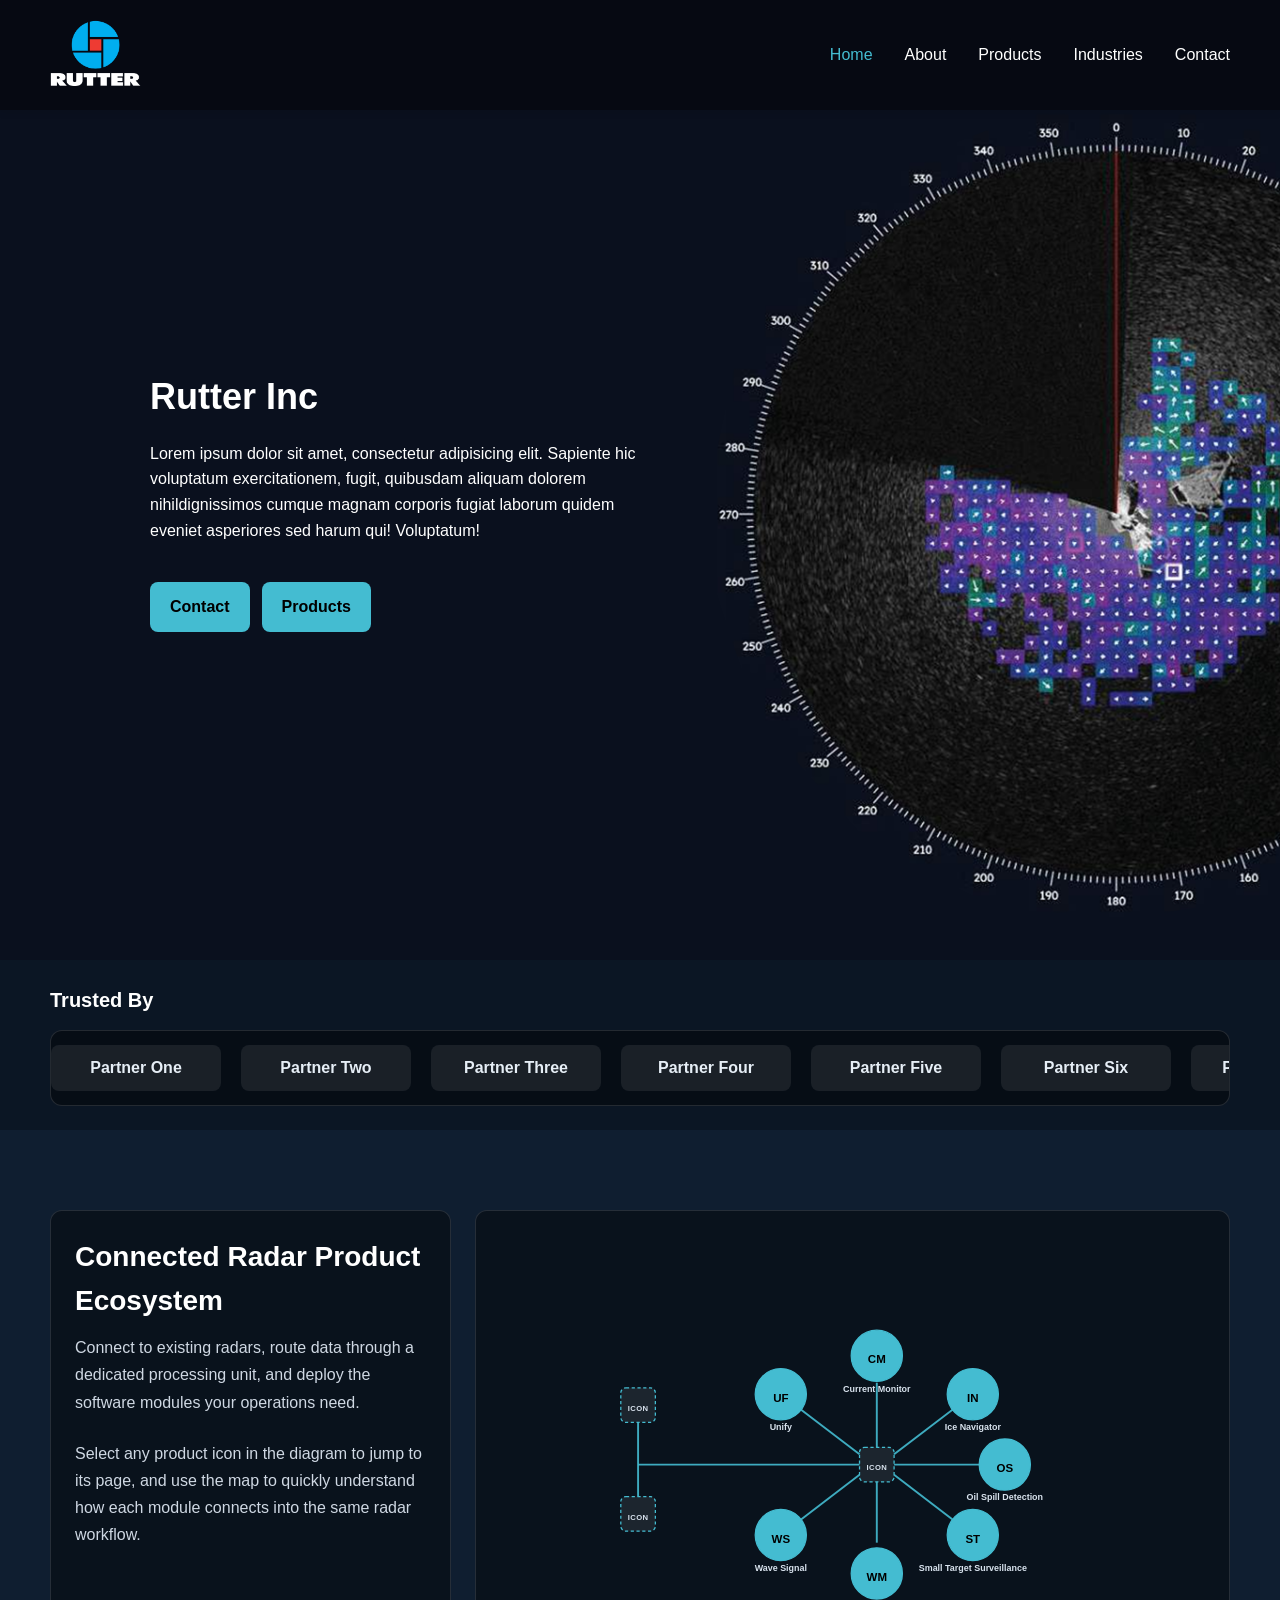
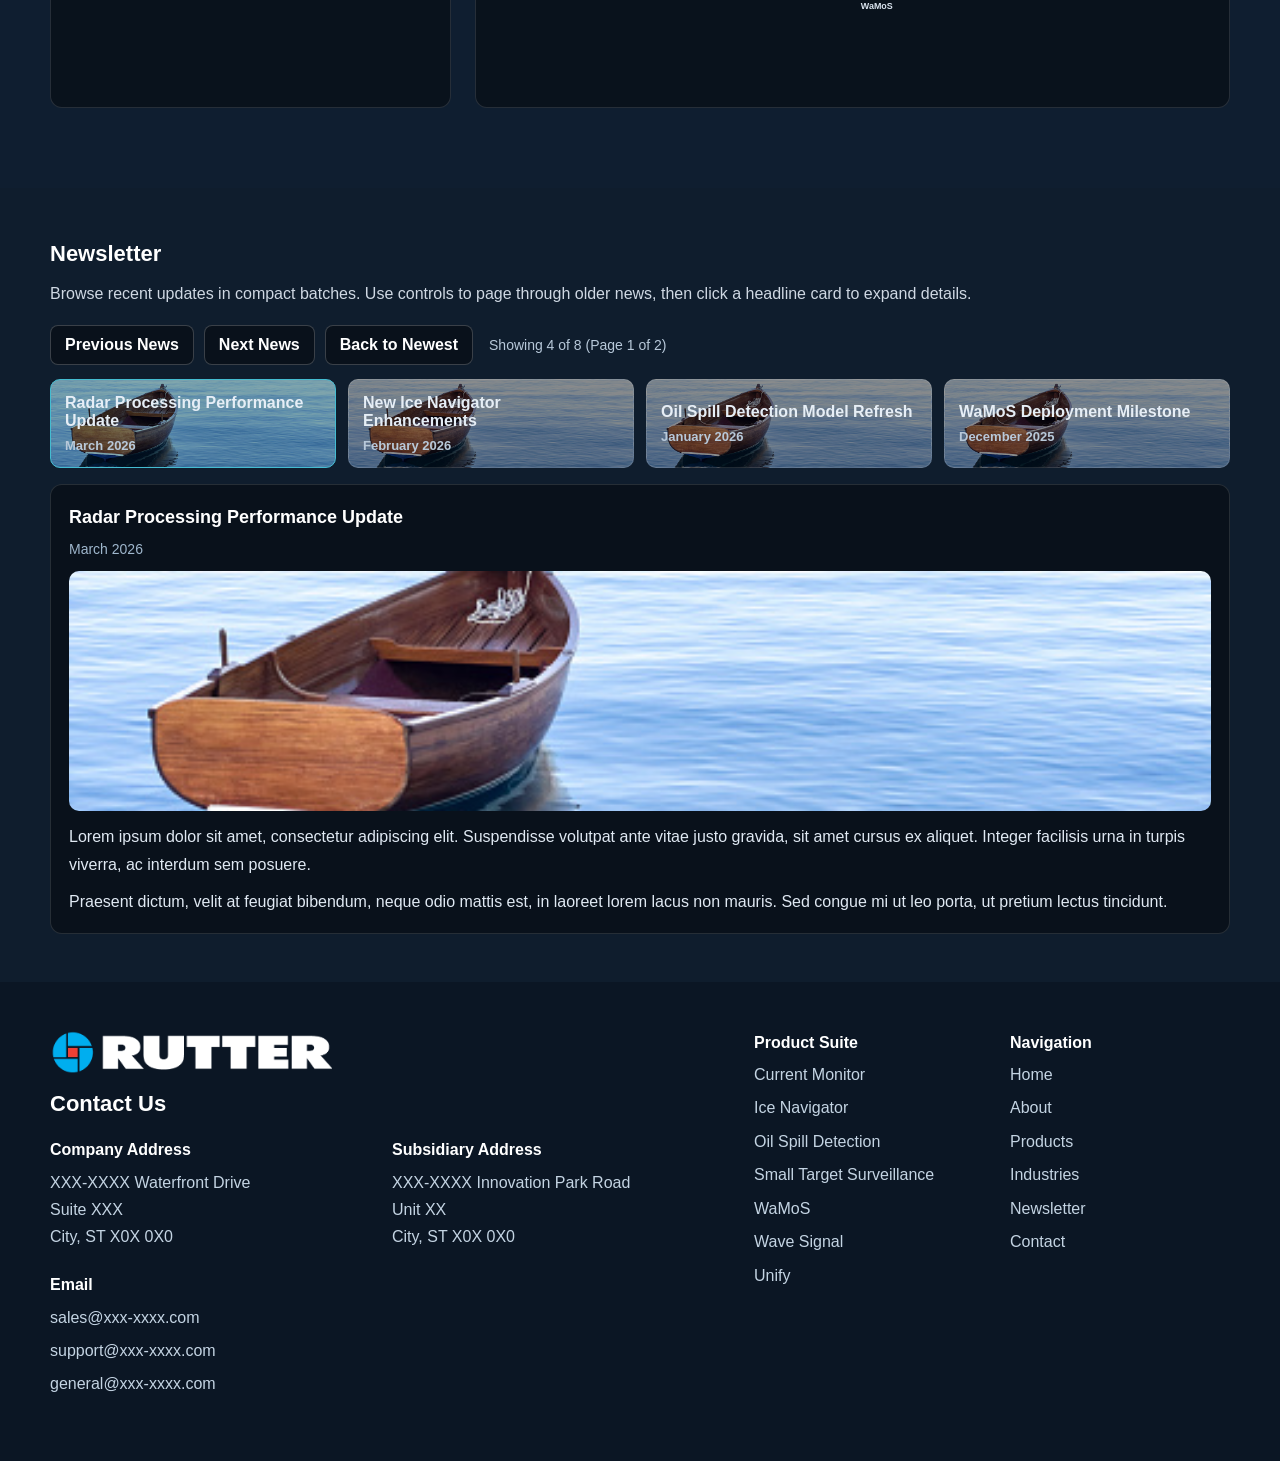
==== commit a551770d: "goop" ====
--- a/src/index.html
+++ b/src/index.html
@@ -7,19 +7,7 @@
     <link rel="stylesheet" href="css/style.css">
 </head>
 <body id="top">
-    <!-- Navigation Bar -->
-    <nav class="main-nav">
-        <a href="#top" class="logo">
-            <img src="images/Rutter-Logo-(White-Text)-PNG.png" alt="Rutter Inc logo" class="logo-img">
-        </a>
-        <ul>
-            <li><a href="#home">Home</a></li>
-            <li><a href="#about">About</a></li>
-            <li><a href="#products">Products</a></li>
-            <li><a href="#industries">Industries</a></li>
-            <li><a href="#contact">Contact</a></li>
-        </ul>
-    </nav>
+    <div data-component="header" data-base="."></div>
 
     <!-- Hero Section with Two Flexbox Containers -->
     <section class="hero">
@@ -28,8 +16,8 @@
             <p>Lorem ipsum dolor sit amet, consectetur adipisicing elit. Sapiente hic voluptatum exercitationem, fugit, quibusdam aliquam
                 dolorem nihildignissimos cumque magnam corporis fugiat laborum quidem eveniet asperiores sed harum qui! Voluptatum!</p>
             <div class="cta-buttons">
-                <a href="#contact" class="cta-btn">Contact</a>
-                <a href="#products" class="cta-btn">Products</a>
+                <a href="pages/contact.html" class="cta-btn">Contact</a>
+                <a href="pages/products.html" class="cta-btn">Products</a>
             </div>
         </div>
         <div class="content-box">
@@ -223,61 +211,9 @@
         </div>
     </section>
 
-    <footer id="contact" class="site-footer" aria-label="Contact and navigation">
-        <div class="site-footer-inner">
-            <div class="footer-contact">
-                <img src="images/Rutter-Horizontal-Logo-(White-Text)-PNG.png" alt="Rutter horizontal logo" class="footer-brand-logo">
-                <h3>Contact Us</h3>
-
-                <div class="footer-addresses">
-                    <div class="footer-block footer-address">
-                        <h4>Company Address</h4>
-                        <p>XXX-XXXX Waterfront Drive<br>Suite XXX<br>City, ST X0X 0X0</p>
-                    </div>
-
-                    <div class="footer-block footer-address">
-                        <h4>Subsidiary Address</h4>
-                        <p>XXX-XXXX Innovation Park Road<br>Unit XX<br>City, ST X0X 0X0</p>
-                    </div>
-                </div>
-
-                <div class="footer-block">
-                    <h4>Email</h4>
-                    <p><a href="mailto:sales@xxx-xxxx.com">sales@xxx-xxxx.com</a></p>
-                    <p><a href="mailto:support@xxx-xxxx.com">support@xxx-xxxx.com</a></p>
-                    <p><a href="mailto:general@xxx-xxxx.com">general@xxx-xxxx.com</a></p>
-                </div>
-            </div>
-
-            <div class="footer-nav-wrap">
-                <nav class="footer-nav-column" aria-label="Product suite links">
-                    <h4>Product Suite</h4>
-                    <ul>
-                        <li><a href="products/current-monitor.html">Current Monitor</a></li>
-                        <li><a href="products/ice-navigator.html">Ice Navigator</a></li>
-                        <li><a href="products/oil-spill-detection.html">Oil Spill Detection</a></li>
-                        <li><a href="products/small-target-surveillance.html">Small Target Surveillance</a></li>
-                        <li><a href="products/wamos.html">WaMoS</a></li>
-                        <li><a href="products/wave-signal.html">Wave Signal</a></li>
-                        <li><a href="products/unify.html">Unify</a></li>
-                    </ul>
-                </nav>
-
-                <nav class="footer-nav-column" aria-label="Site navigation links">
-                    <h4>Navigation</h4>
-                    <ul>
-                        <li><a href="#top">Home</a></li>
-                        <li><a href="#about">About</a></li>
-                        <li><a href="#products">Products</a></li>
-                        <li><a href="#industries">Industries</a></li>
-                        <li><a href="#newsletter">Newsletter</a></li>
-                        <li><a href="#contact">Contact</a></li>
-                    </ul>
-                </nav>
-            </div>
-        </div>
-    </footer>
-
+    <div data-component="footer" data-base="."></div>
+
+    <script src="js/components.js"></script>
     <script src="js/main.js"></script>
 </body>
 </html>
--- a/src/css/style.css
+++ b/src/css/style.css
@@ -205,6 +205,58 @@
 .main-nav a:hover {
     color: #e6e6e6;
     text-decoration: none;
+}
+
+.main-nav .main-nav-list {
+    position: relative;
+}
+
+.main-nav a.is-current {
+    color: #44bcd1;
+}
+
+.nav-products {
+    position: relative;
+}
+
+.main-nav .products-dropdown {
+    position: absolute;
+    top: calc(100% + 12px);
+    left: 0;
+    min-width: 250px;
+    display: none;
+    flex-direction: column;
+    gap: 0;
+    margin: 0;
+    padding: 8px;
+    list-style: none;
+    border: 1px solid rgba(255, 255, 255, 0.15);
+    border-radius: 12px;
+    background-color: rgba(4, 10, 18, 0.94);
+    box-shadow: 0 10px 24px rgba(0, 0, 0, 0.35);
+}
+
+.main-nav .products-dropdown li {
+    margin: 0;
+}
+
+.main-nav .products-dropdown a {
+    display: block;
+    padding: 10px 12px;
+    border-radius: 8px;
+    color: #e6eef6;
+    font-weight: 500;
+}
+
+.main-nav .products-dropdown a:hover {
+    background-color: rgba(68, 188, 209, 0.18);
+    color: #ffffff;
+}
+
+.main-nav .nav-products:hover > .products-dropdown,
+.main-nav .nav-products:focus-within > .products-dropdown,
+.main-nav .nav-products.is-open > .products-dropdown {
+    display: flex;
 }
 
 /* ==================== */
@@ -746,6 +798,12 @@
         flex-wrap: wrap;
     }
 
+    .products-dropdown {
+        position: static;
+        min-width: 100%;
+        margin-top: 6px;
+    }
+
     .hero {
         padding: 60px 20px;
         min-height: 420px;
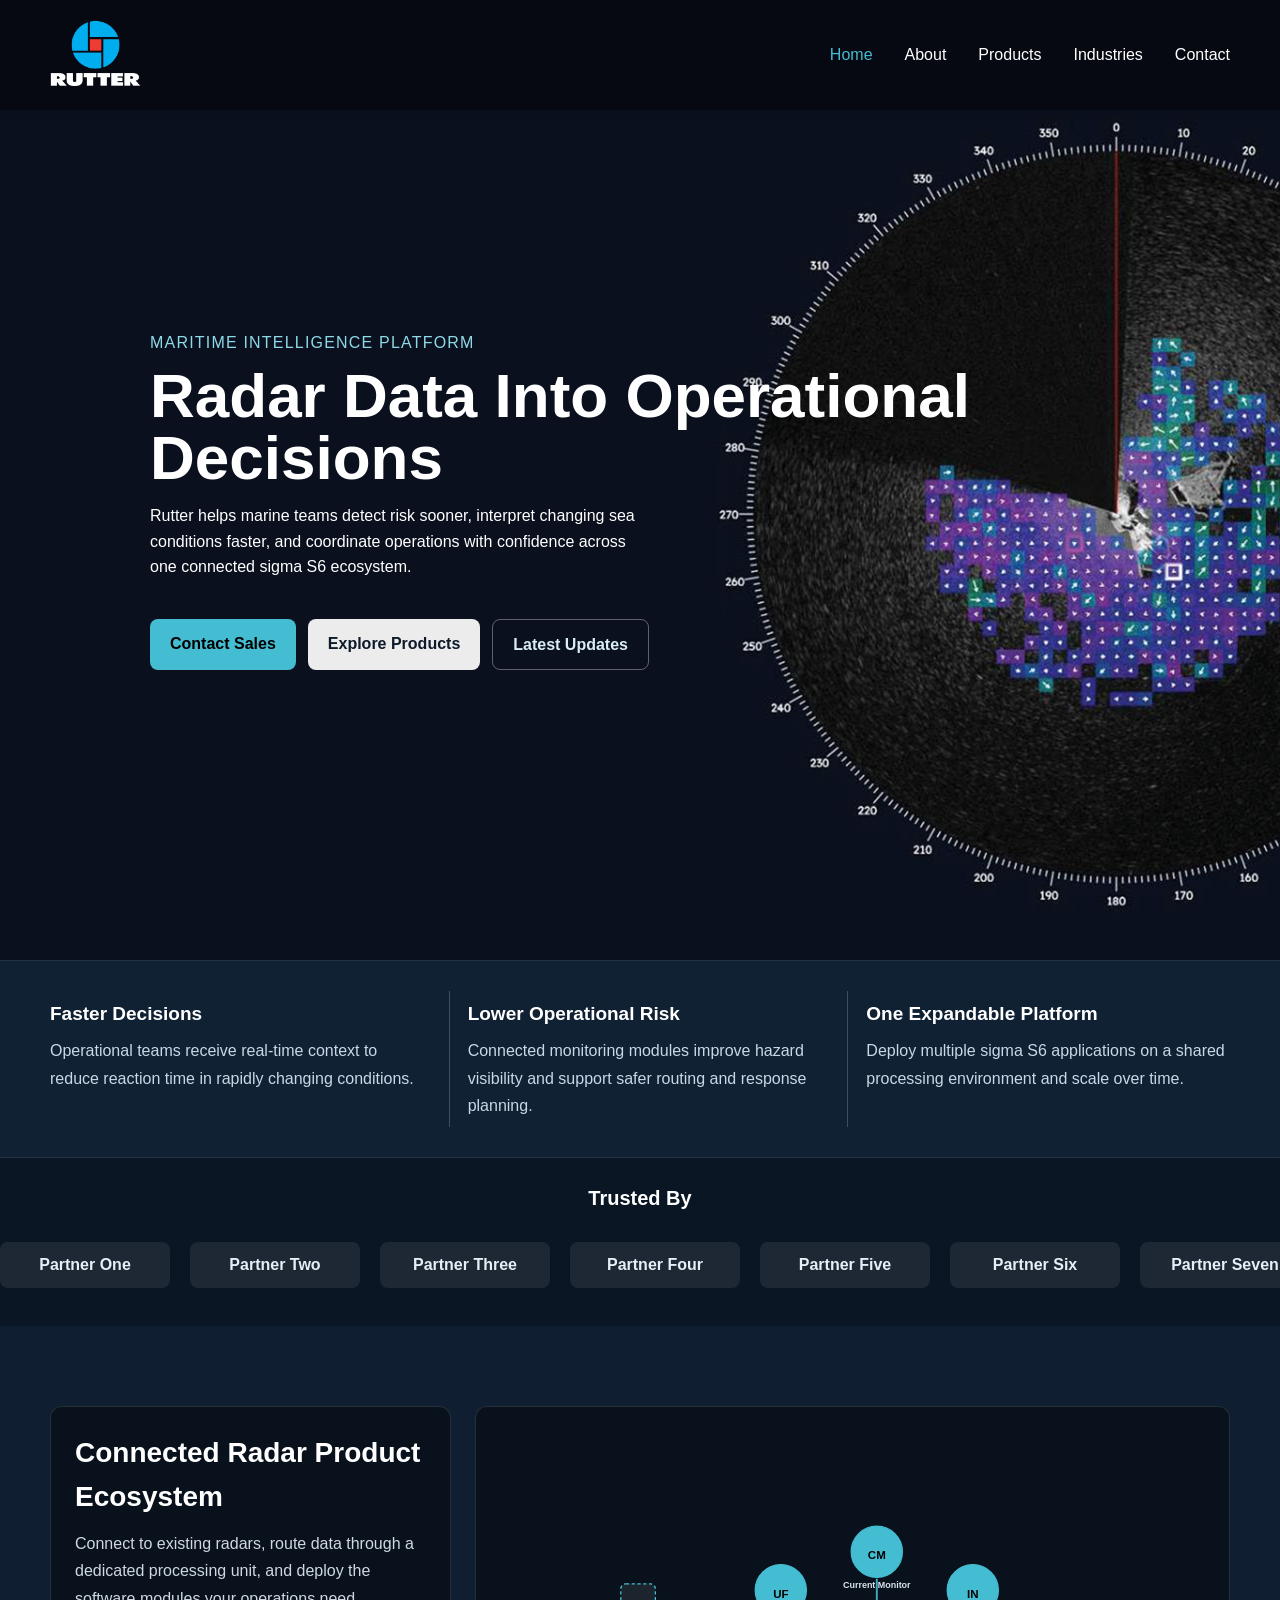
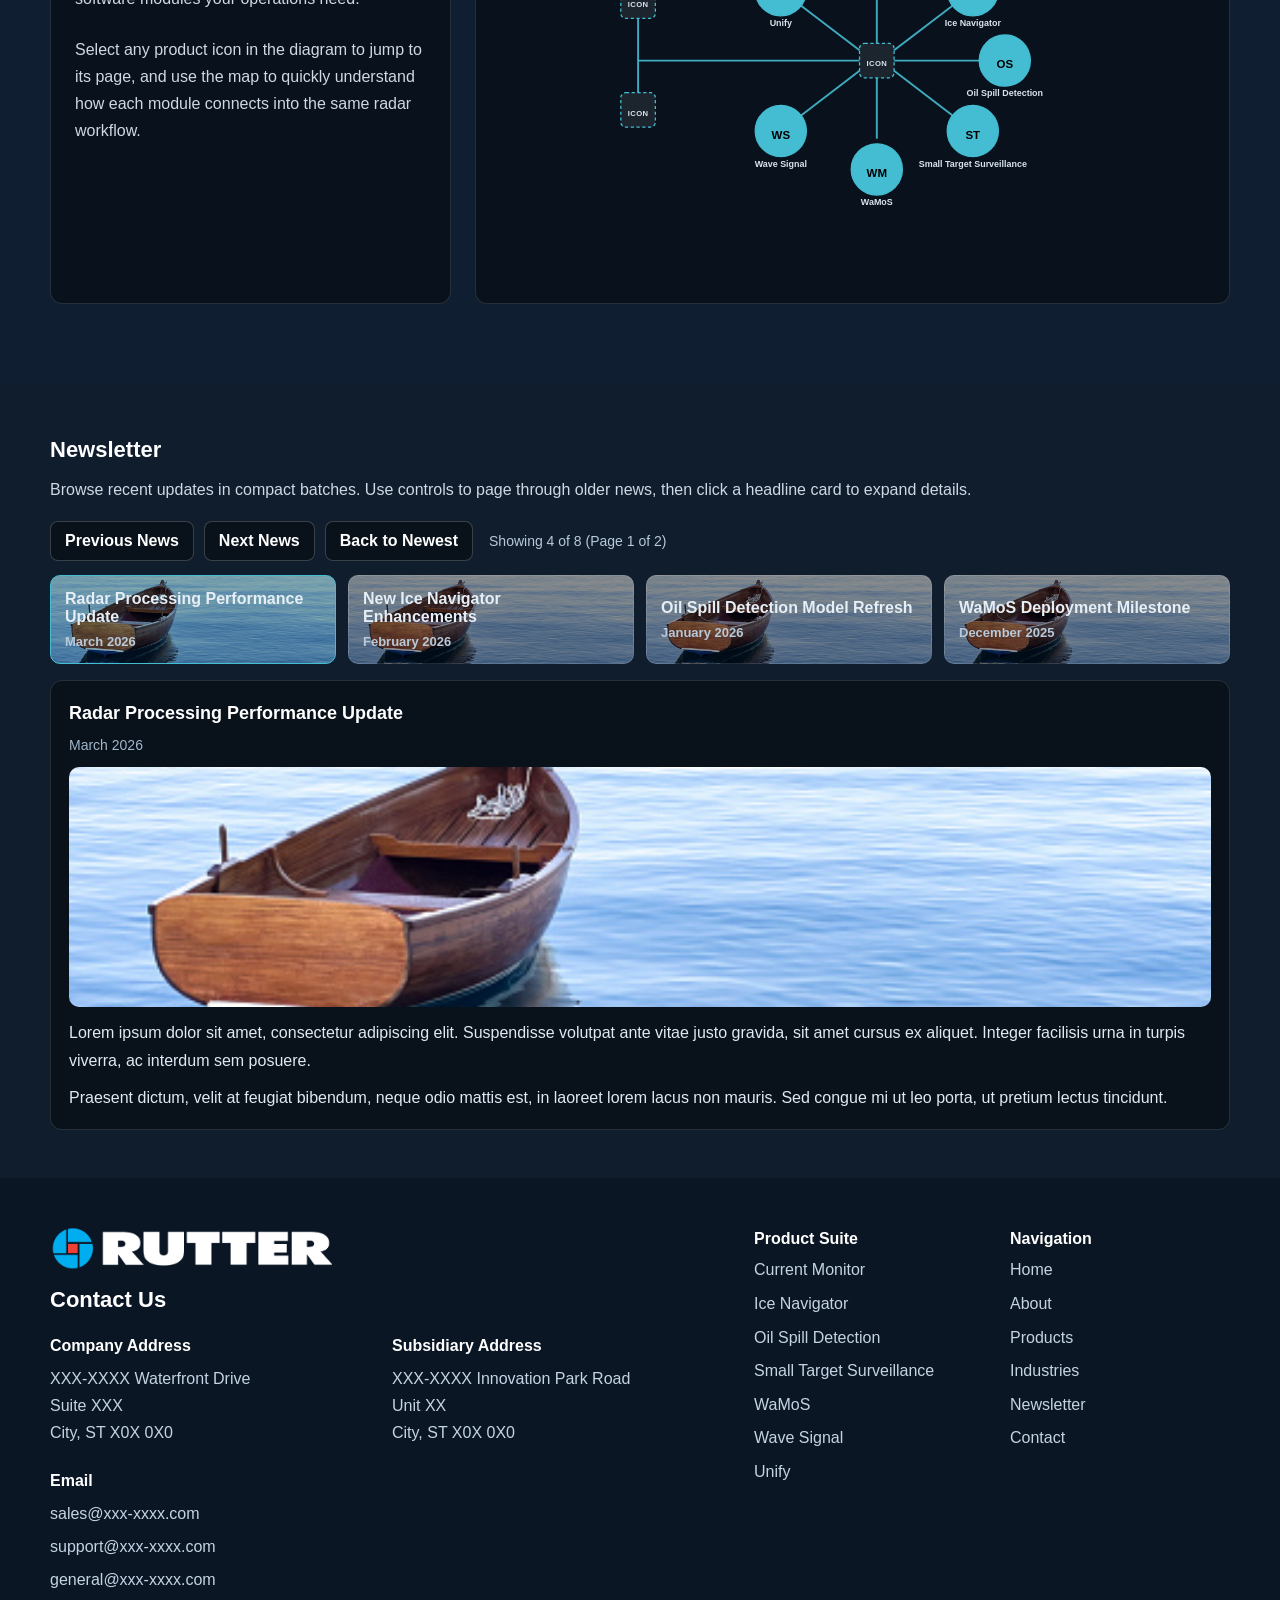
==== commit e7976629: "goop" ====
--- a/src/index.html
+++ b/src/index.html
@@ -11,17 +11,32 @@
 
     <!-- Hero Section with Two Flexbox Containers -->
     <section class="hero">
-        <div class="content-box">
-            <h2>Rutter Inc</h2>
-            <p>Lorem ipsum dolor sit amet, consectetur adipisicing elit. Sapiente hic voluptatum exercitationem, fugit, quibusdam aliquam
-                dolorem nihildignissimos cumque magnam corporis fugiat laborum quidem eveniet asperiores sed harum qui! Voluptatum!</p>
+        <div class="content-box hero-main">
+            <p class="hero-kicker">Maritime Intelligence Platform</p>
+            <h1>Radar Data Into Operational Decisions</h1>
+            <p>Rutter helps marine teams detect risk sooner, interpret changing sea conditions faster, and coordinate operations with confidence across one connected sigma S6 ecosystem.</p>
             <div class="cta-buttons">
-                <a href="pages/contact.html" class="cta-btn">Contact</a>
-                <a href="pages/products.html" class="cta-btn">Products</a>
-            </div>
-        </div>
-        <div class="content-box">
-         
+                <a href="pages/contact.html" class="cta-btn cta-btn-primary">Contact Sales</a>
+                <a href="pages/products.html" class="cta-btn cta-btn-secondary">Explore Products</a>
+                <a href="#newsletter" class="cta-btn cta-btn-text">Latest Updates</a>
+            </div>
+        </div>
+    </section>
+
+    <section class="home-proof-strip" aria-label="Why Rutter">
+        <div class="home-proof-inner">
+            <article class="proof-item">
+                <h3>Faster Decisions</h3>
+                <p>Operational teams receive real-time context to reduce reaction time in rapidly changing conditions.</p>
+            </article>
+            <article class="proof-item">
+                <h3>Lower Operational Risk</h3>
+                <p>Connected monitoring modules improve hazard visibility and support safer routing and response planning.</p>
+            </article>
+            <article class="proof-item">
+                <h3>One Expandable Platform</h3>
+                <p>Deploy multiple sigma S6 applications on a shared processing environment and scale over time.</p>
+            </article>
         </div>
     </section>
 
--- a/src/css/style.css
+++ b/src/css/style.css
@@ -272,6 +272,29 @@
     gap: 40px;
 }
 
+.hero-kicker {
+    text-transform: uppercase;
+    letter-spacing: 1.2px;
+    font-size: 12px;
+    color: #8ed9e8;
+    margin-bottom: 10px;
+}
+
+.hero h1 {
+    color: #ffffff;
+    margin-bottom: 14px;
+    font-size: clamp(34px, 5vw, 62px);
+    line-height: 1;
+}
+
+.hero-main p {
+    max-width: 56ch;
+}
+
+.hero-main {
+    flex: 0 0 min(52%, 780px);
+}
+
 .content-box {
     flex: 1;
     display: flex;
@@ -312,6 +335,31 @@
     border-radius: 8px;
 }
 
+.cta-btn-primary {
+    background-color: #44bcd1;
+}
+
+.cta-btn-secondary {
+    background-color: rgba(255, 255, 255, 0.92);
+    color: #0d1a2a;
+}
+
+.cta-btn-secondary:hover {
+    background-color: #ffffff;
+    color: #000000;
+}
+
+.cta-btn-text {
+    background: transparent;
+    border: 1px solid rgba(255, 255, 255, 0.34);
+    color: #d9edf7;
+}
+
+.cta-btn-text:hover {
+    background-color: rgba(255, 255, 255, 0.12);
+    color: #ffffff;
+}
+
 .cta-btn:hover {
     background-color: #00ffff;
     color: #000000;
@@ -326,6 +374,46 @@
     padding: 24px 50px;
 }
 
+.home-proof-strip {
+    padding: 30px 50px;
+    background-color: #102134;
+    border-top: 1px solid rgba(255, 255, 255, 0.08);
+    border-bottom: 1px solid rgba(255, 255, 255, 0.08);
+}
+
+.home-proof-inner {
+    max-width: 1280px;
+    margin: 0 auto;
+    display: grid;
+    grid-template-columns: repeat(3, minmax(0, 1fr));
+    gap: 16px;
+}
+
+.proof-item {
+    padding: 8px 18px;
+    border-left: 1px solid rgba(255, 255, 255, 0.2);
+}
+
+.proof-item:first-child {
+    border-left: none;
+    padding-left: 0;
+}
+
+.proof-item:last-child {
+    padding-right: 0;
+}
+
+.proof-item h3 {
+    color: #ffffff;
+    font-size: 19px;
+    margin-bottom: 8px;
+}
+
+.proof-item p {
+    color: #c8d8e8;
+    margin: 0;
+}
+
 .trusted-by-inner {
     max-width: 1280px;
     margin: 0 auto;
@@ -335,13 +423,17 @@
     color: #ffffff;
     font-size: 20px;
     margin-bottom: 14px;
+    text-align: center;
 }
 
 .trusted-marquee {
     overflow: hidden;
-    border: 1px solid rgba(255, 255, 255, 0.12);
-    border-radius: 12px;
-    background-color: rgba(0, 0, 0, 0.4);
+    width: 100vw;
+    margin-left: calc(50% - 50vw);
+    margin-right: calc(50% - 50vw);
+    border: none;
+    border-radius: 0;
+    background-color: transparent;
     padding: 14px 0;
 }
 
@@ -810,6 +902,35 @@
         flex-direction: column;
     }
 
+    .hero h1 {
+        font-size: 34px;
+    }
+
+    .hero-main {
+        flex: 1 1 auto;
+    }
+
+    .home-proof-strip {
+        padding: 24px 20px;
+    }
+
+    .home-proof-inner {
+        grid-template-columns: 1fr;
+    }
+
+    .proof-item,
+    .proof-item:first-child,
+    .proof-item:last-child {
+        border-left: none;
+        border-top: 1px solid rgba(255, 255, 255, 0.16);
+        padding: 14px 0 0;
+    }
+
+    .proof-item:first-child {
+        border-top: none;
+        padding-top: 0;
+    }
+
     .system-section {
         padding: 60px 20px;
     }
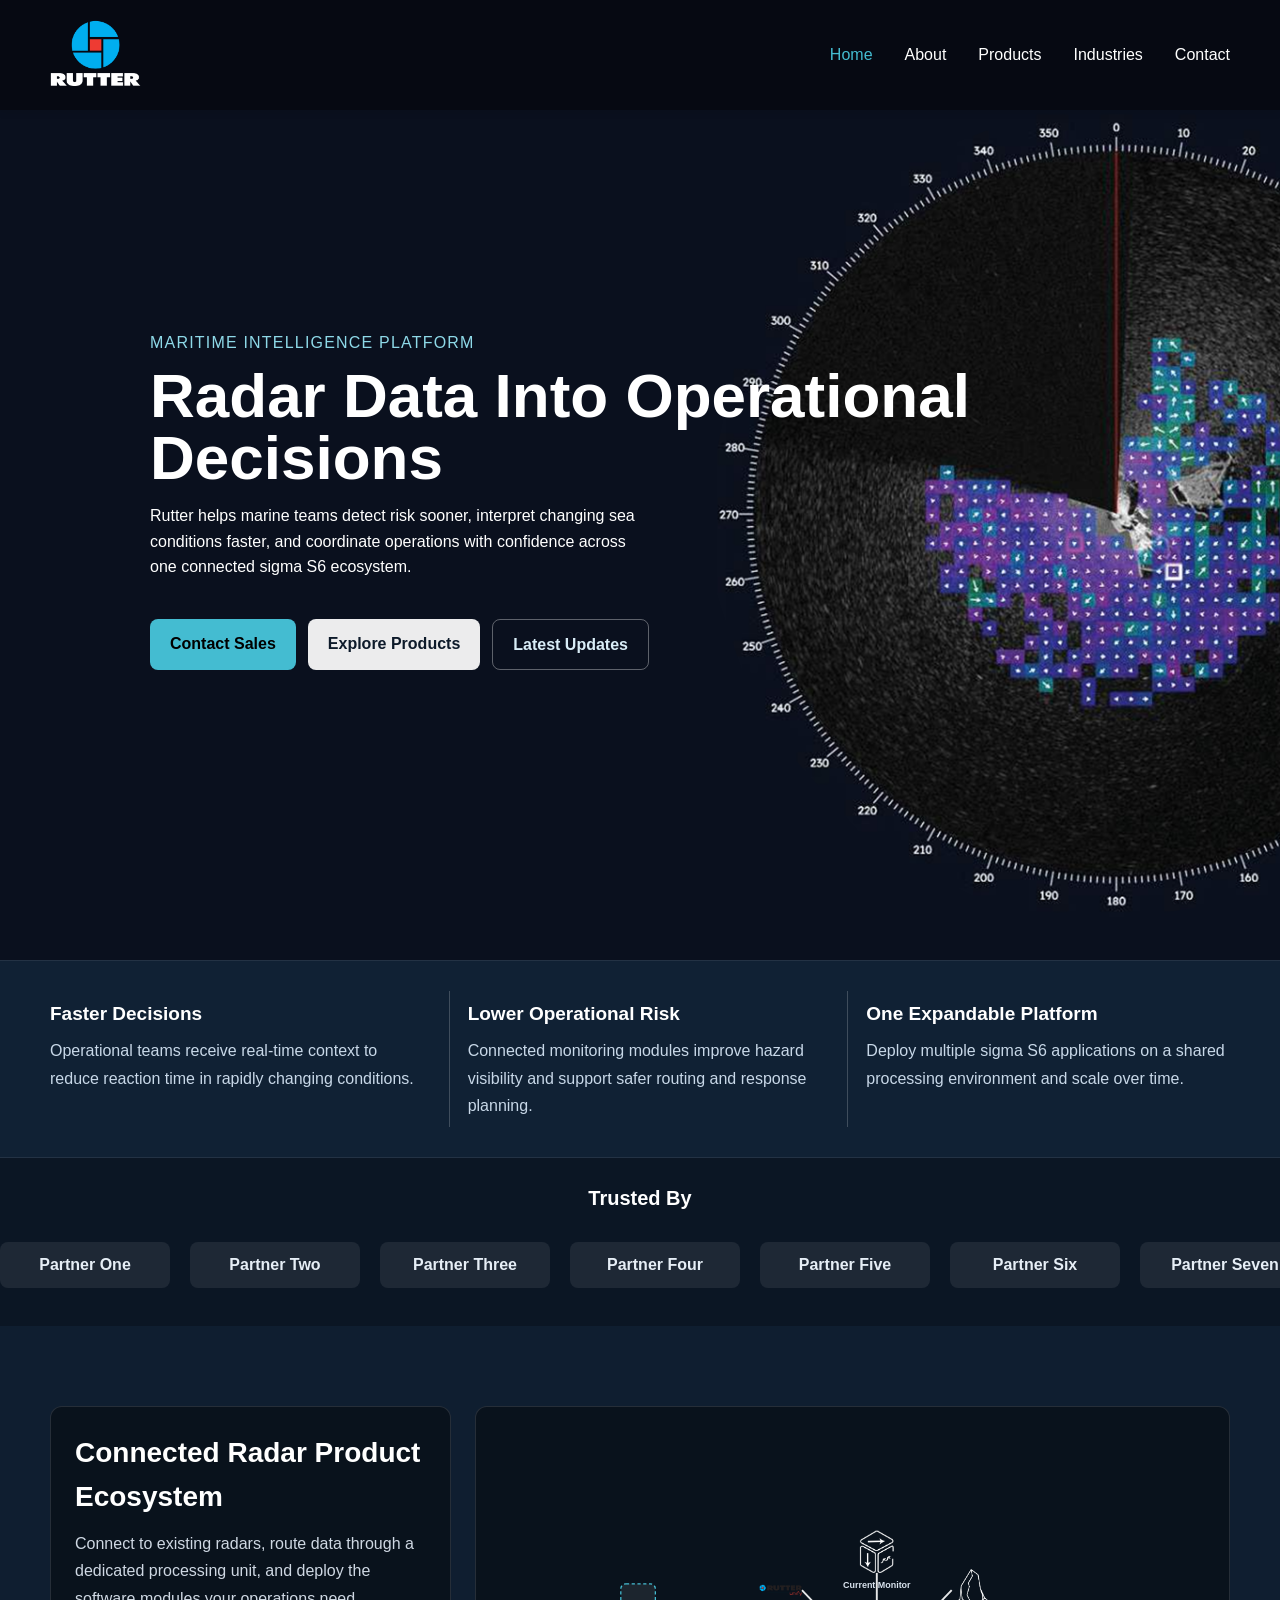
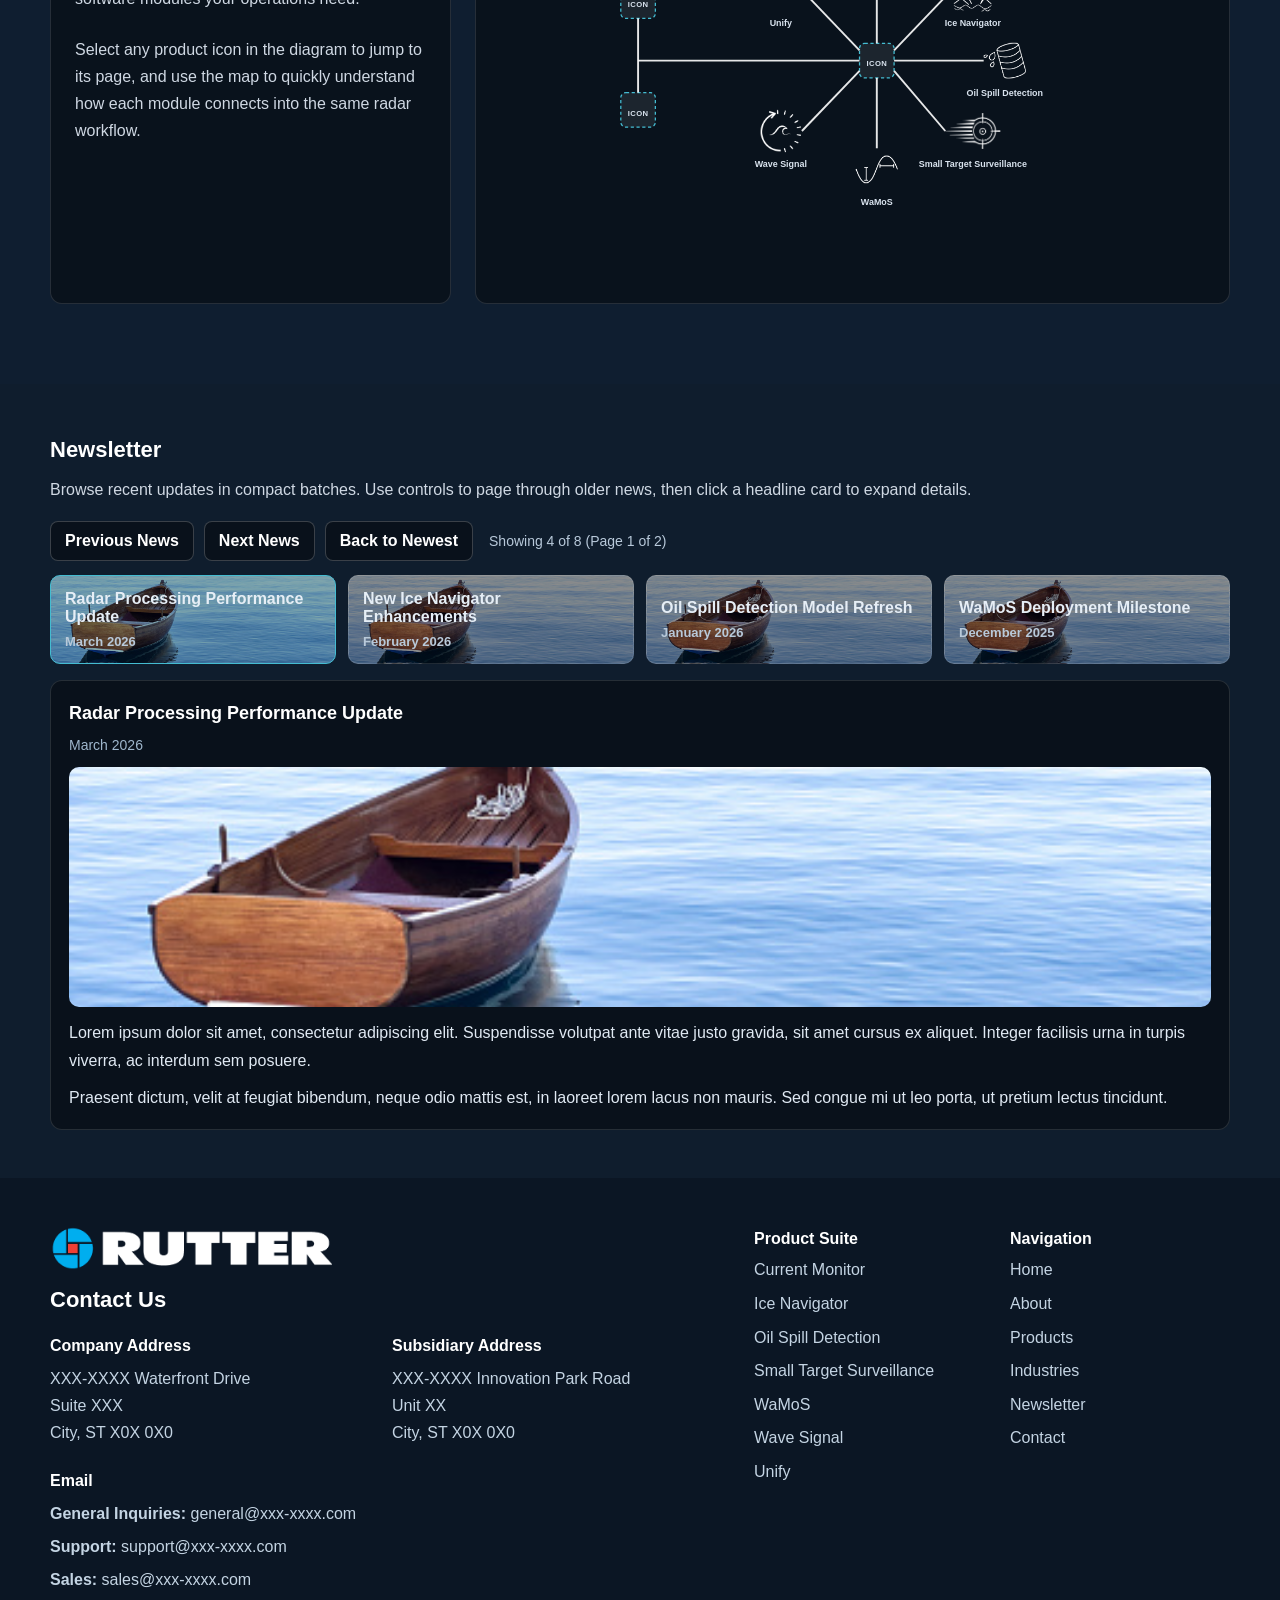
==== commit e85712d0: "ye" ====
--- a/src/index.html
+++ b/src/index.html
@@ -97,59 +97,52 @@
                     <text x="470" y="246" class="icon-placeholder-text">ICON</text>
 
                     <!-- Processing to Current Monitor -->
-                    <line x1="470" y1="213" x2="470" y2="112" class="map-line"></line>
+                    <line x1="470" y1="213" x2="470" y2="103" class="map-line"></line>
                     <!-- Processing to Ice Navigator -->
-                    <line x1="497" y1="224" x2="620" y2="130" class="map-line"></line>
+                    <line x1="497" y1="224" x2="587" y2="130" class="map-line"></line>
                     <!-- Processing to Oil Spill Detection -->
-                    <line x1="497" y1="240" x2="650" y2="240" class="map-line"></line>
+                    <line x1="497" y1="240" x2="637" y2="240" class="map-line"></line>
                     <!-- Processing to Small Target Surveillance -->
-                    <line x1="497" y1="256" x2="620" y2="350" class="map-line"></line>
+                    <line x1="497" y1="256" x2="577" y2="350" class="map-line"></line>
                     <!-- Processing to WaMoS -->
-                    <line x1="470" y1="267" x2="470" y2="362" class="map-line"></line>
+                    <line x1="470" y1="267" x2="470" y2="377" class="map-line"></line>
                     <!-- Processing to Unify -->
-                    <line x1="443" y1="224" x2="320" y2="130" class="map-line"></line>
+                    <line x1="443" y1="224" x2="353" y2="130" class="map-line"></line>
                     <!-- Processing to Wave Signal -->
-                    <line x1="443" y1="256" x2="320" y2="350" class="map-line"></line>
+                    <line x1="443" y1="256" x2="353" y2="350" class="map-line"></line>
 
                     <a href="products/current-monitor.html" class="product-link">
-                        <circle cx="470" cy="70" r="40" class="node product-node"></circle>
-                        <text x="470" y="77" class="product-icon-glyph">CM</text>
+                        <image href="images/current%20monitor%20thicker%20White.png" x="437" y="37" width="66" height="66" class="product-node-icon" preserveAspectRatio="xMidYMid meet"></image>
                         <text x="470" y="126" class="product-icon-name">Current Monitor</text>
                     </a>
 
                     <a href="products/ice-navigator.html" class="product-link">
-                        <circle cx="620" cy="130" r="40" class="node product-node"></circle>
-                        <text x="620" y="137" class="product-icon-glyph">IN</text>
+                        <image href="images/Rutter%20ice%20nav%20Logo%20White.png" x="587" y="97" width="66" height="66" class="product-node-icon" preserveAspectRatio="xMidYMid meet"></image>
                         <text x="620" y="186" class="product-icon-name">Ice Navigator</text>
                     </a>
 
                     <a href="products/oil-spill-detection.html" class="product-link">
-                        <circle cx="670" cy="240" r="40" class="node product-node"></circle>
-                        <text x="670" y="247" class="product-icon-glyph">OS</text>
+                        <image href="images/Rutter%20OSD%20Logo%20White.png" x="637" y="207" width="66" height="66" class="product-node-icon" preserveAspectRatio="xMidYMid meet"></image>
                         <text x="670" y="296" class="product-icon-name">Oil Spill Detection</text>
                     </a>
 
                     <a href="products/small-target-surveillance.html" class="product-link">
-                        <circle cx="620" cy="350" r="40" class="node product-node"></circle>
-                        <text x="620" y="357" class="product-icon-glyph">ST</text>
+                        <image href="images/Rutter%20STS%20Logo%20White.png" x="577" y="307" width="86" height="86" class="product-node-icon" preserveAspectRatio="xMidYMid meet"></image>
                         <text x="620" y="406" class="product-icon-name">Small Target Surveillance</text>
                     </a>
 
                     <a href="products/wamos.html" class="product-link">
-                        <circle cx="470" cy="410" r="40" class="node product-node"></circle>
-                        <text x="470" y="417" class="product-icon-glyph">WM</text>
+                        <image href="images/Rutter%20WaMoS%20Logo%20White.png" x="437" y="377" width="66" height="66" class="product-node-icon" preserveAspectRatio="xMidYMid meet"></image>
                         <text x="470" y="466" class="product-icon-name">WaMoS</text>
                     </a>
 
                     <a href="products/wave-signal.html" class="product-link">
-                        <circle cx="320" cy="350" r="40" class="node product-node"></circle>
-                        <text x="320" y="357" class="product-icon-glyph">WS</text>
+                        <image href="images/Rutter%20wave%20signal%20Logo%20White.png" x="287" y="317" width="66" height="66" class="product-node-icon" preserveAspectRatio="xMidYMid meet"></image>
                         <text x="320" y="406" class="product-icon-name">Wave Signal</text>
                     </a>
 
                     <a href="products/unify.html" class="product-link">
-                        <circle cx="320" cy="130" r="40" class="node product-node"></circle>
-                        <text x="320" y="137" class="product-icon-glyph">UF</text>
+                        <image href="images/Rutter%20Unify%20Logo%20blue%20line%20red%20unify%20no%20tagline.png" x="287" y="97" width="66" height="66" class="product-node-icon" preserveAspectRatio="xMidYMid meet"></image>
                         <text x="320" y="186" class="product-icon-name">Unify</text>
                     </a>
                 </svg>
--- a/src/css/style.css
+++ b/src/css/style.css
@@ -665,7 +665,7 @@
 }
 
 .map-line {
-    stroke: #44bcd1;
+    stroke: #ffffff;
     stroke-width: 3;
     opacity: 0.9;
 }
@@ -691,11 +691,24 @@
     transform-origin: center;
 }
 
+.product-node-icon {
+    transition: transform 0.2s ease, opacity 0.2s ease, filter 0.2s ease;
+    transform-origin: center;
+    transform-box: fill-box;
+}
+
 .product-link:hover .product-node,
 .product-link:focus .product-node {
     opacity: 0.9;
     transform: scale(1.04);
     filter: brightness(1.08);
+}
+
+.product-link:hover .product-node-icon,
+.product-link:focus .product-node-icon {
+    opacity: 0.92;
+    transform: scale(1.5);
+    filter: brightness(1.1);
 }
 
 .node-label {
@@ -727,14 +740,6 @@
     letter-spacing: 0.5px;
 }
 
-.product-icon-glyph {
-    fill: #000000;
-    font-size: 18px;
-    font-weight: 700;
-    text-anchor: middle;
-    dominant-baseline: middle;
-}
-
 .product-icon-name {
     fill: #d9e3ee;
     font-size: 14px;
